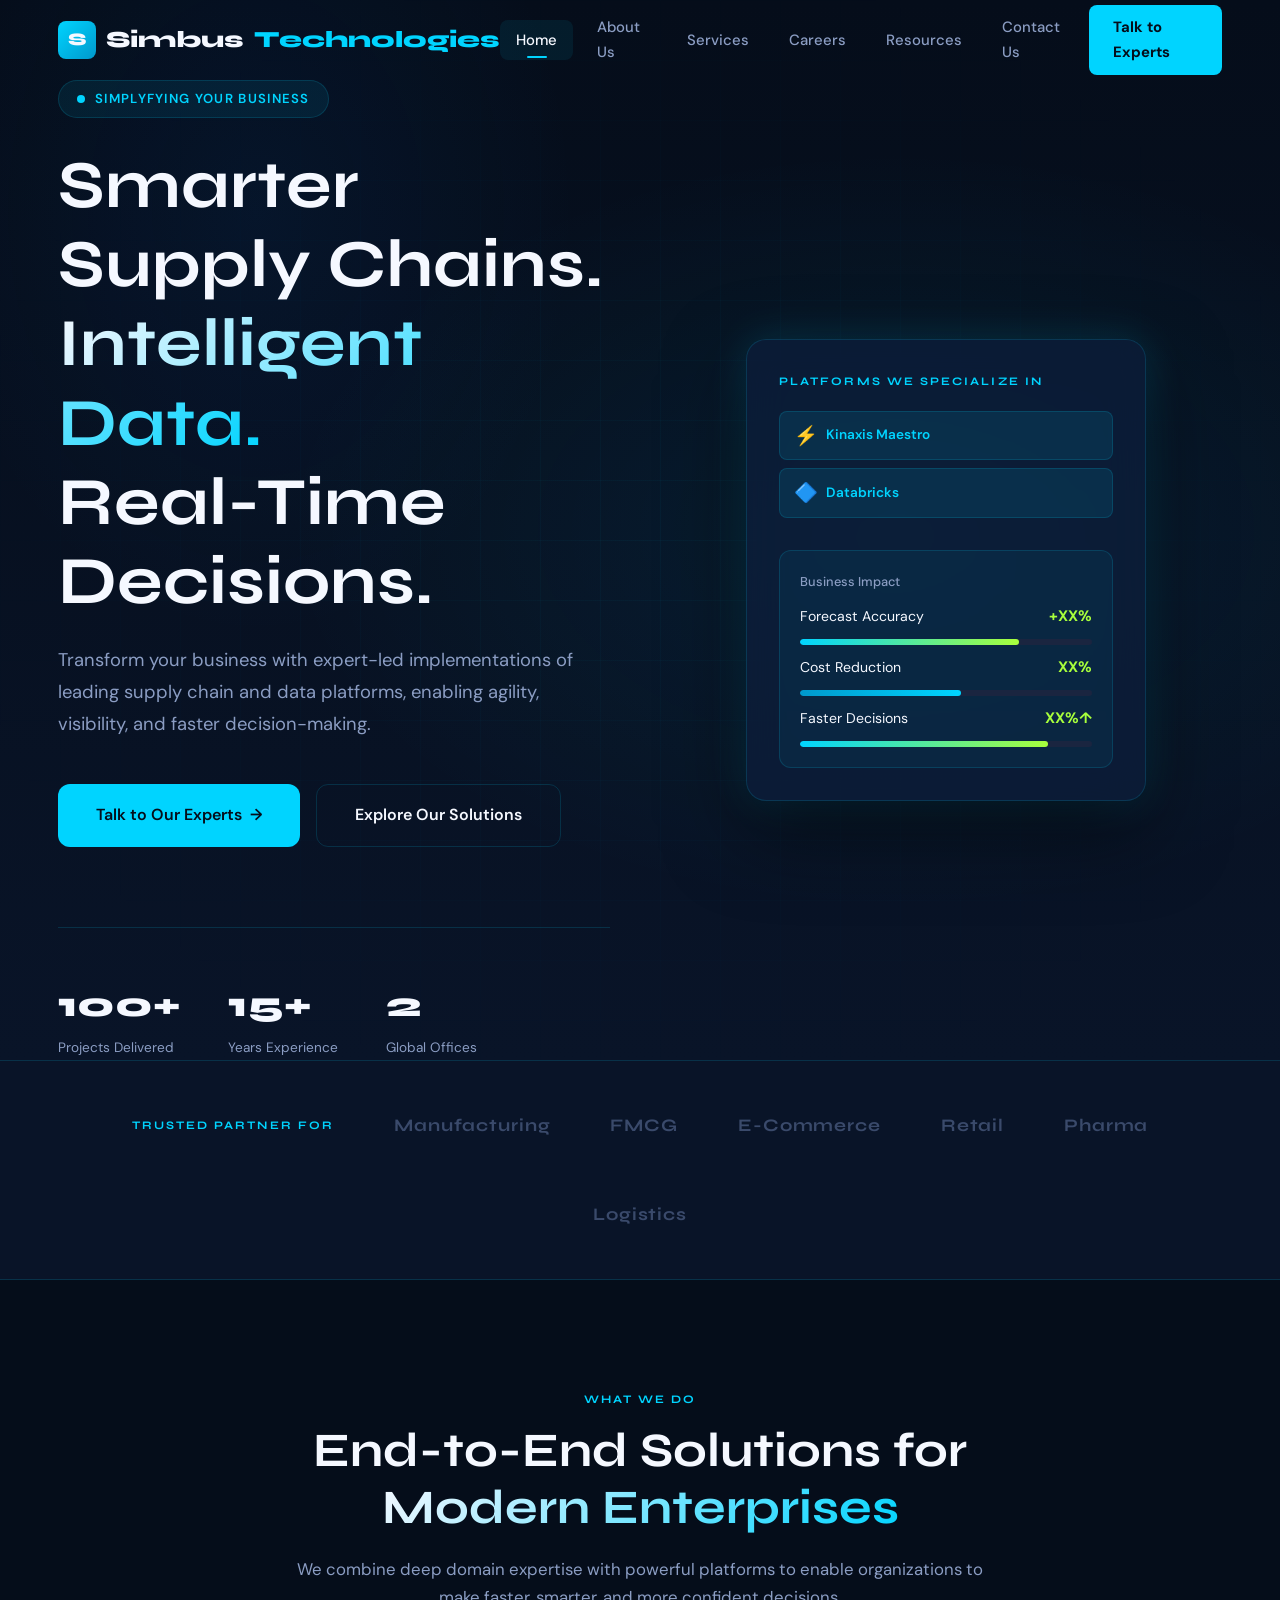
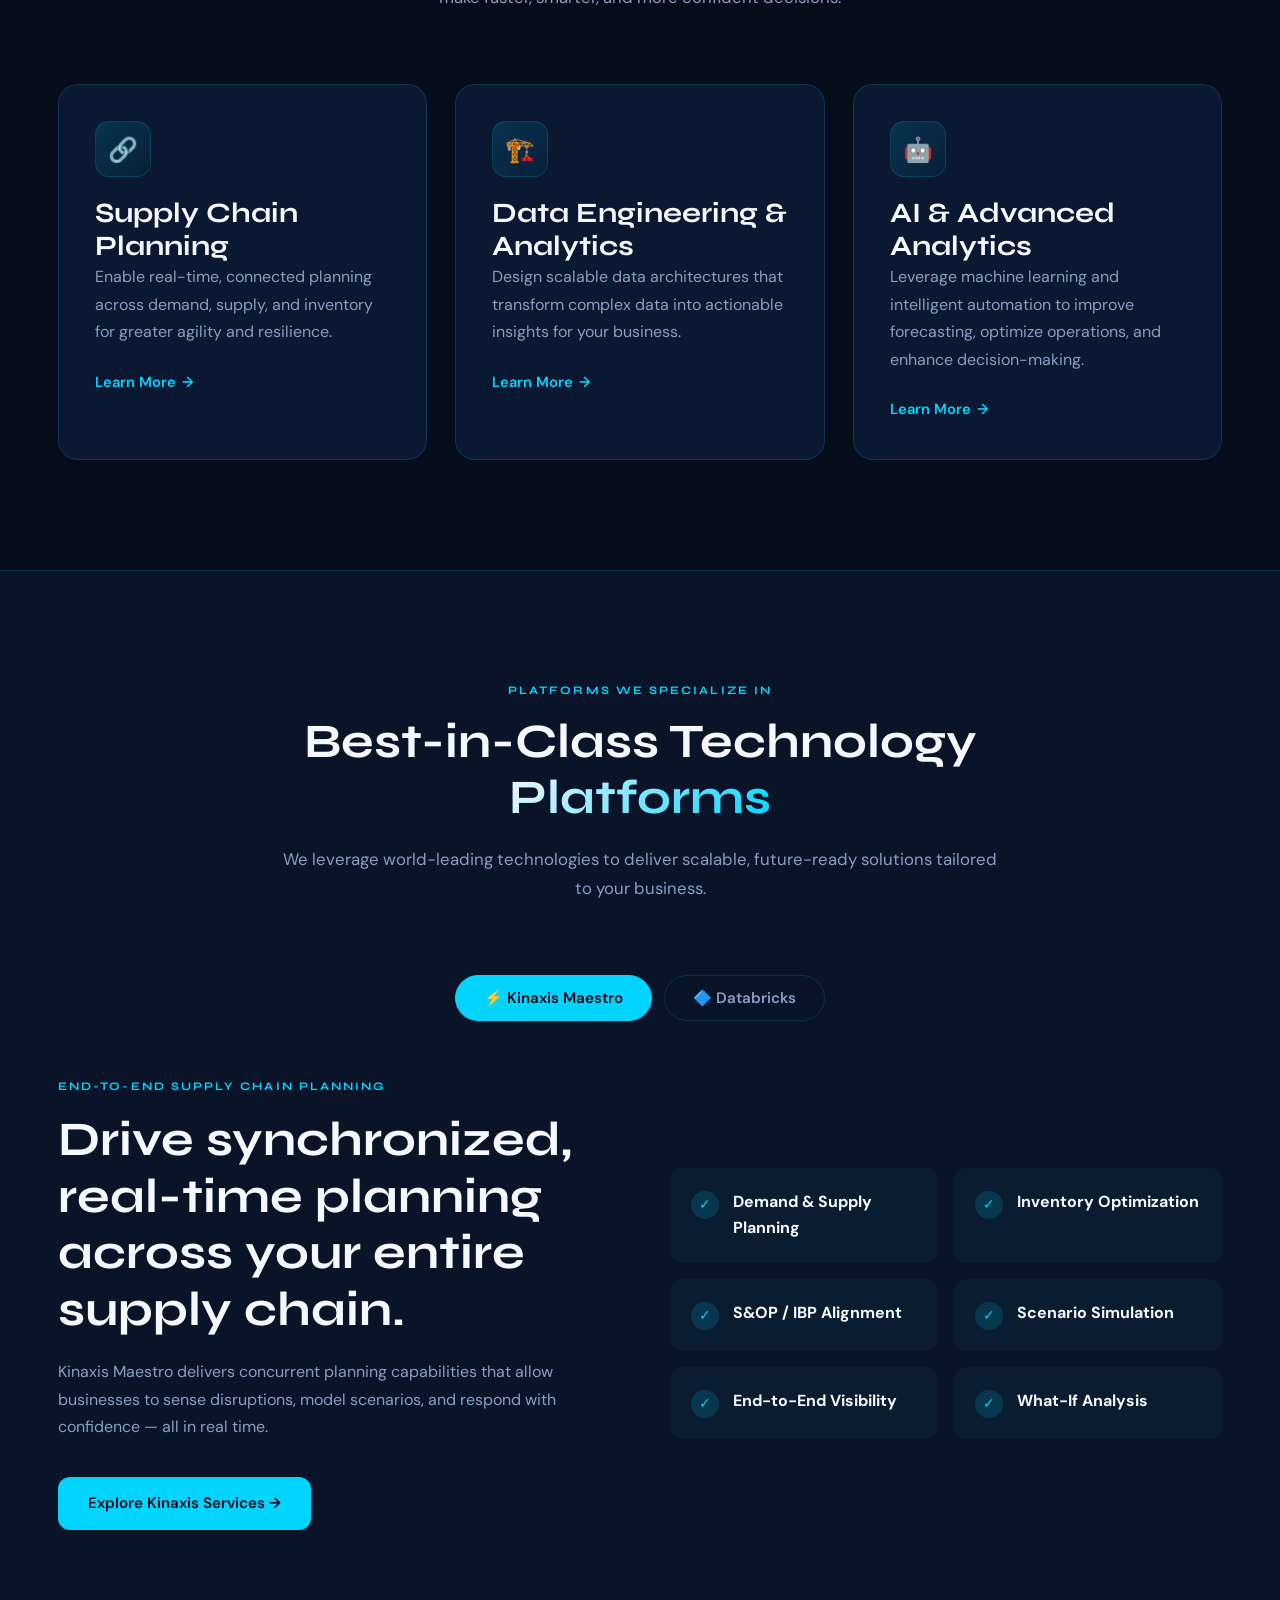
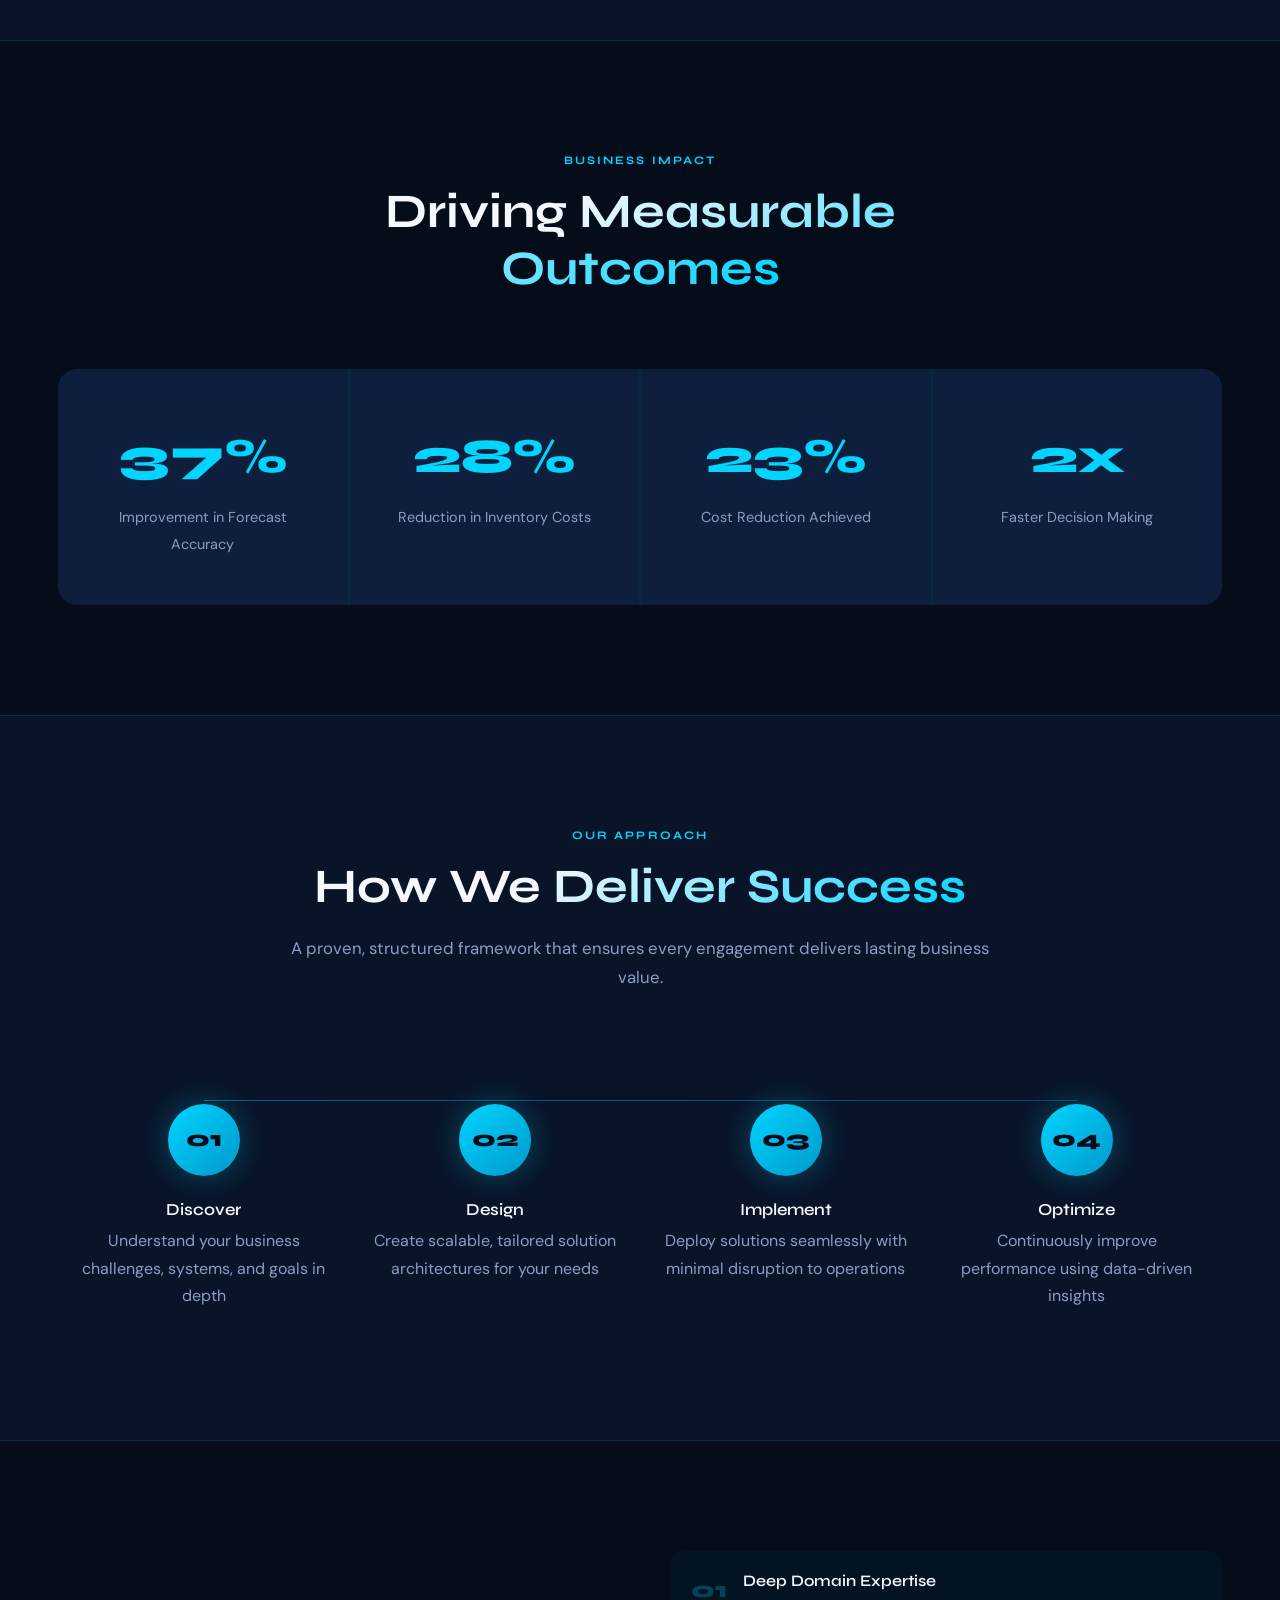
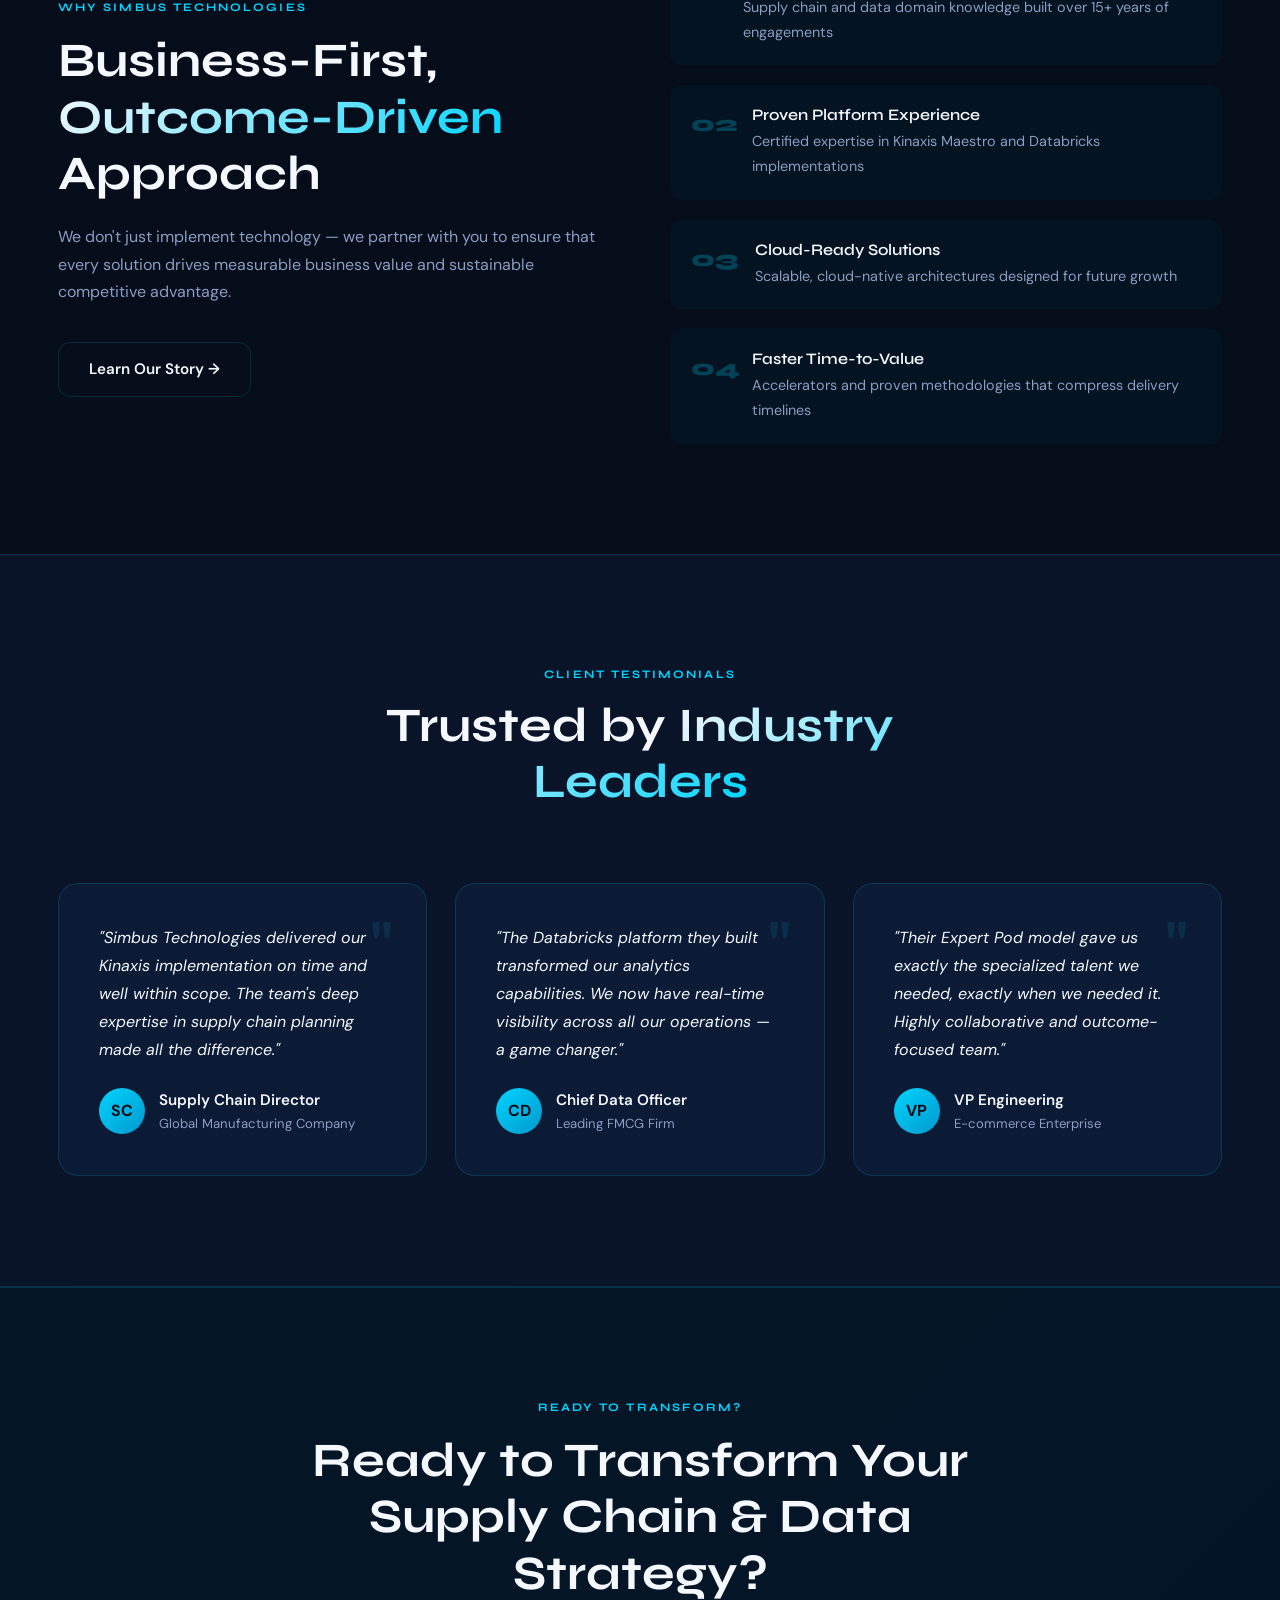
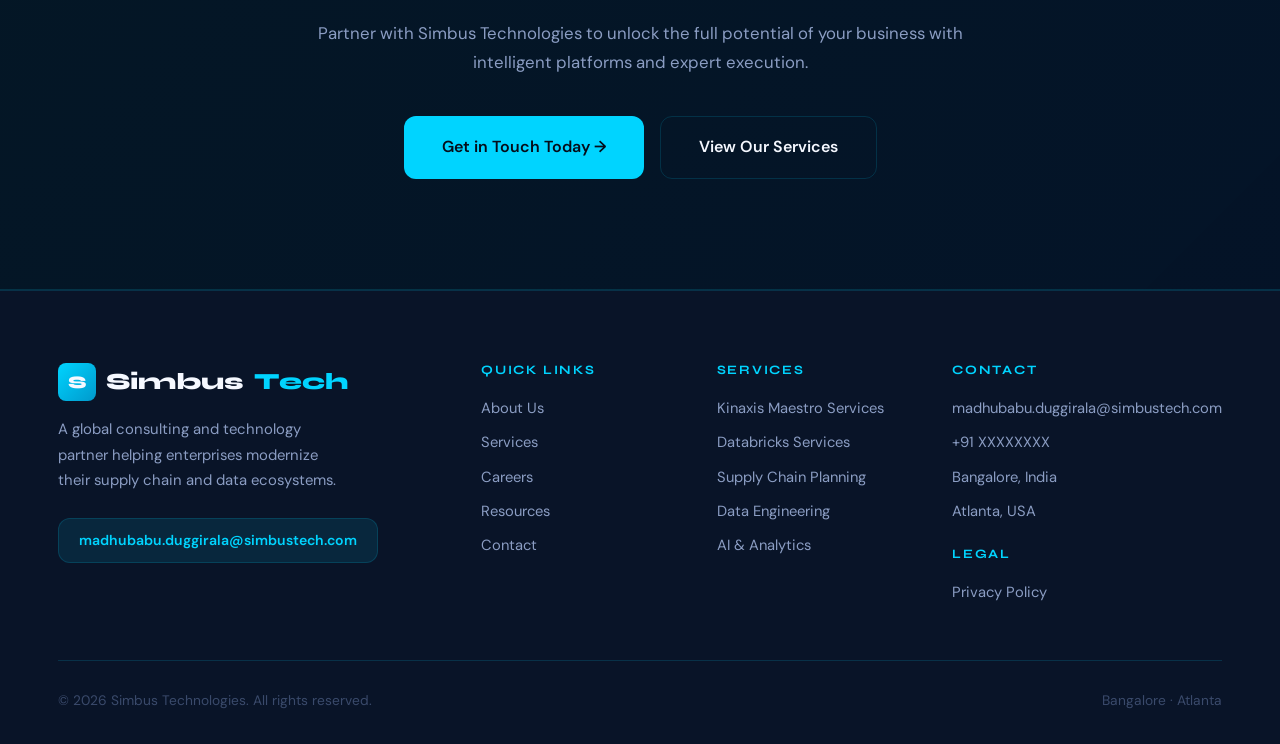
==== index.html @ a3c271dd "initial commit" ====
<!DOCTYPE html>
<html lang="en">
<head>
<meta charset="UTF-8">
<meta name="viewport" content="width=device-width, initial-scale=1.0">
<title>Simbus Technologies — Simplyfying Business</title>
<meta name="description" content="Transform your business with expert-led implementations of Kinaxis Maestro and Databricks. Supply chain planning and data engineering experts.">
<link rel="stylesheet" href="css/styles.css">
<link rel="icon" href="data:image/svg+xml,<svg xmlns='http://www.w3.org/2000/svg' viewBox='0 0 32 32'><rect width='32' height='32' rx='8' fill='%2300D4FF'/><text y='22' x='5' font-size='18' font-family='sans-serif' font-weight='800' fill='%23050D1A'>S</text></svg>">
</head>
<body>

<!-- ── NAVIGATION ──────────────────────────────────────────── -->
<nav class="nav">
  <div class="container">
    <div class="nav-inner">
      <a href="index.html" class="logo">
        <div class="logo-icon">S</div>
        Simbus<span>Technologies</span>
      </a>
      <div class="nav-links">
        <a href="index.html" class="active">Home</a>
        <a href="about.html">About Us</a>
        <a href="services.html">Services</a>
        <a href="careers.html">Careers</a>
        <a href="resources.html">Resources</a>
        <a href="contact.html">Contact Us</a>
        <a href="contact.html" class="btn btn-primary nav-cta">Talk to Experts</a>
      </div>
      <button class="hamburger" aria-label="Menu">
        <span></span><span></span><span></span>
      </button>
    </div>
  </div>
</nav>

<!-- ── MOBILE MENU ─────────────────────────────────────────── -->
<div class="mobile-menu">
  <button class="mobile-menu-close">✕</button>
  <a href="index.html">Home</a>
  <a href="about.html">About Us</a>
  <a href="services.html">Services</a>
  <a href="careers.html">Careers</a>
  <a href="resources.html">Resources</a>
  <a href="contact.html">Contact Us</a>
</div>

<!-- ── HERO ───────────────────────────────────────────────── -->
<section class="hero">
  <div class="hero-bg"></div>
  <div class="hero-grid"></div>
  <div class="container">
    <div class="grid-2" style="align-items:center;">
      <div class="hero-content">
        <div class="hero-eyebrow">Simplyfying Your Business</div>
        <h1>Smarter Supply Chains.<br><span class="gradient-text">Intelligent Data.</span><br>Real-Time Decisions.</h1>
        <p>Transform your business with expert-led implementations of leading supply chain and data platforms, enabling agility, visibility, and faster decision-making.</p>
        <div class="hero-ctas">
          <a href="contact.html" class="btn btn-primary btn-lg">Talk to Our Experts <span class="btn-icon">→</span></a>
          <a href="services.html" class="btn btn-outline btn-lg">Explore Our Solutions</a>
        </div>
        <div class="hero-stats">
          <div class="stat-item">
            <span class="stat-num" data-target="100+">0+</span>
            <span class="stat-label">Projects Delivered</span>
          </div>
          <div class="stat-item">
            <span class="stat-num" data-target="15+">0+</span>
            <span class="stat-label">Years Experience</span>
          </div>
          <div class="stat-item">
            <span class="stat-num" data-target="2">0</span>
            <span class="stat-label">Global Offices</span>
          </div>
        </div>
      </div>
      <div class="hero-visual" style="display:flex;justify-content:center;">
        <div class="floating-card">
          <div class="label" style="margin-bottom:20px;">Platforms We Specialize In</div>
          <div class="platform-badge">
            <span style="font-size:1.2rem;">⚡</span>
            Kinaxis Maestro
          </div>
          <div class="platform-badge">
            <span style="font-size:1.2rem;">🔷</span>
            Databricks
          </div>
          <div style="margin-top:24px;padding:20px;background:rgba(0,212,255,0.06);border-radius:12px;border:1px solid var(--border);">
            <div style="font-size:0.8rem;color:var(--grey-300);margin-bottom:12px;font-weight:500;">Business Impact</div>
            <div style="display:flex;flex-direction:column;gap:10px;">
              <div style="display:flex;justify-content:space-between;align-items:center;">
                <span style="font-size:0.88rem;">Forecast Accuracy</span>
                <span style="color:var(--lime);font-weight:700;font-size:0.95rem;">+XX%</span>
              </div>
              <div style="height:6px;background:var(--grey-700);border-radius:3px;overflow:hidden;">
                <div style="width:75%;height:100%;background:linear-gradient(90deg,var(--electric),var(--lime));border-radius:3px;"></div>
              </div>
              <div style="display:flex;justify-content:space-between;align-items:center;">
                <span style="font-size:0.88rem;">Cost Reduction</span>
                <span style="color:var(--lime);font-weight:700;font-size:0.95rem;">XX%</span>
              </div>
              <div style="height:6px;background:var(--grey-700);border-radius:3px;overflow:hidden;">
                <div style="width:55%;height:100%;background:linear-gradient(90deg,var(--electric-2),var(--electric));border-radius:3px;"></div>
              </div>
              <div style="display:flex;justify-content:space-between;align-items:center;">
                <span style="font-size:0.88rem;">Faster Decisions</span>
                <span style="color:var(--lime);font-weight:700;font-size:0.95rem;">XX%↑</span>
              </div>
              <div style="height:6px;background:var(--grey-700);border-radius:3px;overflow:hidden;">
                <div style="width:85%;height:100%;background:linear-gradient(90deg,var(--electric),var(--lime));border-radius:3px;"></div>
              </div>
            </div>
          </div>
        </div>
      </div>
    </div>
  </div>
</section>

<!-- ── PARTNERS ─────────────────────────────────────────────── -->
<div class="partners">
  <div class="container">
    <div class="partners-inner">
      <span class="label" style="white-space:nowrap;">Trusted Partner for</span>
      <span class="partner-logo">Manufacturing</span>
      <span class="partner-logo">FMCG</span>
      <span class="partner-logo">E-Commerce</span>
      <span class="partner-logo">Retail</span>
      <span class="partner-logo">Pharma</span>
      <span class="partner-logo">Logistics</span>
    </div>
  </div>
</div>

<!-- ── SOLUTIONS SECTION ─────────────────────────────────────── -->
<section class="section">
  <div class="container">
    <div class="section-header fade-up">
      <div class="label">What We Do</div>
      <h2>End-to-End Solutions for<br><span class="gradient-text">Modern Enterprises</span></h2>
      <p>We combine deep domain expertise with powerful platforms to enable organizations to make faster, smarter, and more confident decisions.</p>
    </div>
    <div class="grid-3">
      <div class="card fade-up delay-1">
        <div class="card-icon">🔗</div>
        <h3>Supply Chain Planning</h3>
        <p>Enable real-time, connected planning across demand, supply, and inventory for greater agility and resilience.</p>
        <a href="services.html" style="display:inline-flex;align-items:center;gap:6px;margin-top:24px;color:var(--electric);font-weight:600;font-size:0.92rem;">Learn More <span>→</span></a>
      </div>
      <div class="card fade-up delay-2">
        <div class="card-icon">🏗️</div>
        <h3>Data Engineering & Analytics</h3>
        <p>Design scalable data architectures that transform complex data into actionable insights for your business.</p>
        <a href="services.html" style="display:inline-flex;align-items:center;gap:6px;margin-top:24px;color:var(--electric);font-weight:600;font-size:0.92rem;">Learn More <span>→</span></a>
      </div>
      <div class="card fade-up delay-3">
        <div class="card-icon">🤖</div>
        <h3>AI & Advanced Analytics</h3>
        <p>Leverage machine learning and intelligent automation to improve forecasting, optimize operations, and enhance decision-making.</p>
        <a href="services.html" style="display:inline-flex;align-items:center;gap:6px;margin-top:24px;color:var(--electric);font-weight:600;font-size:0.92rem;">Learn More <span>→</span></a>
      </div>
    </div>
  </div>
</section>

<!-- ── PLATFORMS ────────────────────────────────────────────── -->
<section class="section" style="background:var(--navy-mid);border-top:1px solid var(--border);border-bottom:1px solid var(--border);">
  <div class="container">
    <div class="section-header fade-up">
      <div class="label">Platforms We Specialize In</div>
      <h2>Best-in-Class Technology<br><span class="gradient-text">Platforms</span></h2>
      <p>We leverage world-leading technologies to deliver scalable, future-ready solutions tailored to your business.</p>
    </div>

    <div class="platform-tab-btns">
      <button class="tab-btn active" data-tab="kinaxis" data-group="platforms">⚡ Kinaxis Maestro</button>
      <button class="tab-btn" data-tab="databricks" data-group="platforms">🔷 Databricks</button>
    </div>

    <div class="tab-panel active fade-up" data-tab="kinaxis" data-group="platforms">
      <div class="grid-2">
        <div>
          <div class="label" style="margin-bottom:16px;">End-to-End Supply Chain Planning</div>
          <h2 style="margin-bottom:20px;">Drive synchronized, real-time planning across your entire supply chain.</h2>
          <p style="margin-bottom:36px;">Kinaxis Maestro delivers concurrent planning capabilities that allow businesses to sense disruptions, model scenarios, and respond with confidence — all in real time.</p>
          <a href="services.html" class="btn btn-primary">Explore Kinaxis Services →</a>
        </div>
        <div>
          <div style="display:grid;grid-template-columns:1fr 1fr;gap:16px;">
            <div class="capability-item"><div class="cap-check">✓</div><div><strong>Demand &amp; Supply Planning</strong></div></div>
            <div class="capability-item"><div class="cap-check">✓</div><div><strong>Inventory Optimization</strong></div></div>
            <div class="capability-item"><div class="cap-check">✓</div><div><strong>S&amp;OP / IBP Alignment</strong></div></div>
            <div class="capability-item"><div class="cap-check">✓</div><div><strong>Scenario Simulation</strong></div></div>
            <div class="capability-item"><div class="cap-check">✓</div><div><strong>End-to-End Visibility</strong></div></div>
            <div class="capability-item"><div class="cap-check">✓</div><div><strong>What-If Analysis</strong></div></div>
          </div>
        </div>
      </div>
    </div>

    <div class="tab-panel fade-up" data-tab="databricks" data-group="platforms">
      <div class="grid-2">
        <div>
          <div class="label" style="margin-bottom:16px;">Unified Data & AI Platform</div>
          <h2 style="margin-bottom:20px;">Build a modern data foundation and unlock advanced analytics with lakehouse architecture.</h2>
          <p style="margin-bottom:36px;">Databricks enables organizations to unify data engineering, analytics, and AI on a single platform — driving better decisions faster at any scale.</p>
          <a href="services.html" class="btn btn-primary">Explore Databricks Services →</a>
        </div>
        <div>
          <div style="display:grid;grid-template-columns:1fr 1fr;gap:16px;">
            <div class="capability-item"><div class="cap-check">✓</div><div><strong>Data Integration &amp; Engineering</strong></div></div>
            <div class="capability-item"><div class="cap-check">✓</div><div><strong>Real-Time Analytics</strong></div></div>
            <div class="capability-item"><div class="cap-check">✓</div><div><strong>Machine Learning &amp; AI</strong></div></div>
            <div class="capability-item"><div class="cap-check">✓</div><div><strong>Platform Modernization</strong></div></div>
            <div class="capability-item"><div class="cap-check">✓</div><div><strong>Lakehouse Architecture</strong></div></div>
            <div class="capability-item"><div class="cap-check">✓</div><div><strong>Data Governance</strong></div></div>
          </div>
        </div>
      </div>
    </div>
  </div>
</section>

<!-- ── BUSINESS IMPACT ─────────────────────────────────────── -->
<section class="section">
  <div class="container">
    <div class="section-header fade-up">
      <div class="label">Business Impact</div>
      <h2>Driving <span class="gradient-text">Measurable Outcomes</span></h2>
    </div>
    <div class="impact-grid fade-up">
      <div class="impact-item">
        <span class="impact-num" data-target="40%">0%</span>
        <span class="impact-label">Improvement in Forecast Accuracy</span>
      </div>
      <div class="impact-item">
        <span class="impact-num" data-target="30%">0%</span>
        <span class="impact-label">Reduction in Inventory Costs</span>
      </div>
      <div class="impact-item">
        <span class="impact-num" data-target="25%">0%</span>
        <span class="impact-label">Cost Reduction Achieved</span>
      </div>
      <div class="impact-item">
        <span class="impact-num" data-target="2x">0x</span>
        <span class="impact-label">Faster Decision Making</span>
      </div>
    </div>
  </div>
</section>

<!-- ── OUR APPROACH ────────────────────────────────────────── -->
<section class="section" style="background:var(--navy-mid);border-top:1px solid var(--border);border-bottom:1px solid var(--border);">
  <div class="container">
    <div class="section-header fade-up">
      <div class="label">Our Approach</div>
      <h2>How We <span class="gradient-text">Deliver Success</span></h2>
      <p>A proven, structured framework that ensures every engagement delivers lasting business value.</p>
    </div>
    <div class="steps fade-up">
      <div class="step-item">
        <div class="step-num">01</div>
        <h4>Discover</h4>
        <p>Understand your business challenges, systems, and goals in depth</p>
      </div>
      <div class="step-item">
        <div class="step-num">02</div>
        <h4>Design</h4>
        <p>Create scalable, tailored solution architectures for your needs</p>
      </div>
      <div class="step-item">
        <div class="step-num">03</div>
        <h4>Implement</h4>
        <p>Deploy solutions seamlessly with minimal disruption to operations</p>
      </div>
      <div class="step-item">
        <div class="step-num">04</div>
        <h4>Optimize</h4>
        <p>Continuously improve performance using data-driven insights</p>
      </div>
    </div>
  </div>
</section>

<!-- ── WHY SIMBUS ──────────────────────────────────────────── -->
<section class="section">
  <div class="container">
    <div class="grid-2">
      <div class="fade-up">
        <div class="label" style="margin-bottom:16px;">Why Simbus Technologies</div>
        <h2 style="margin-bottom:20px;">Business-First, <span class="gradient-text">Outcome-Driven</span> Approach</h2>
        <p style="margin-bottom:36px;">We don't just implement technology — we partner with you to ensure that every solution drives measurable business value and sustainable competitive advantage.</p>
        <a href="about.html" class="btn btn-outline">Learn Our Story →</a>
      </div>
      <div class="feature-list fade-up delay-2">
        <div class="feature-item">
          <div class="feature-num">01</div>
          <div class="feature-text">
            <h4>Deep Domain Expertise</h4>
            <p>Supply chain and data domain knowledge built over 15+ years of engagements</p>
          </div>
        </div>
        <div class="feature-item">
          <div class="feature-num">02</div>
          <div class="feature-text">
            <h4>Proven Platform Experience</h4>
            <p>Certified expertise in Kinaxis Maestro and Databricks implementations</p>
          </div>
        </div>
        <div class="feature-item">
          <div class="feature-num">03</div>
          <div class="feature-text">
            <h4>Cloud-Ready Solutions</h4>
            <p>Scalable, cloud-native architectures designed for future growth</p>
          </div>
        </div>
        <div class="feature-item">
          <div class="feature-num">04</div>
          <div class="feature-text">
            <h4>Faster Time-to-Value</h4>
            <p>Accelerators and proven methodologies that compress delivery timelines</p>
          </div>
        </div>
      </div>
    </div>
  </div>
</section>

<!-- ── TESTIMONIALS ────────────────────────────────────────── -->
<section class="section" style="background:var(--navy-mid);border-top:1px solid var(--border);border-bottom:1px solid var(--border);">
  <div class="container">
    <div class="section-header fade-up">
      <div class="label">Client Testimonials</div>
      <h2>Trusted by <span class="gradient-text">Industry Leaders</span></h2>
    </div>
    <div class="grid-3">
      <div class="testimonial-card fade-up delay-1">
        <p class="testimonial-text">"Simbus Technologies delivered our Kinaxis implementation on time and well within scope. The team's deep expertise in supply chain planning made all the difference."</p>
        <div class="testimonial-author">
          <div class="author-avatar">SC</div>
          <div>
            <div class="author-name">Supply Chain Director</div>
            <div class="author-role">Global Manufacturing Company</div>
          </div>
        </div>
      </div>
      <div class="testimonial-card fade-up delay-2">
        <p class="testimonial-text">"The Databricks platform they built transformed our analytics capabilities. We now have real-time visibility across all our operations — a game changer."</p>
        <div class="testimonial-author">
          <div class="author-avatar">CD</div>
          <div>
            <div class="author-name">Chief Data Officer</div>
            <div class="author-role">Leading FMCG Firm</div>
          </div>
        </div>
      </div>
      <div class="testimonial-card fade-up delay-3">
        <p class="testimonial-text">"Their Expert Pod model gave us exactly the specialized talent we needed, exactly when we needed it. Highly collaborative and outcome-focused team."</p>
        <div class="testimonial-author">
          <div class="author-avatar">VP</div>
          <div>
            <div class="author-name">VP Engineering</div>
            <div class="author-role">E-commerce Enterprise</div>
          </div>
        </div>
      </div>
    </div>
  </div>
</section>

<!-- ── CTA SECTION ─────────────────────────────────────────── -->
<section class="section cta-section">
  <div class="container">
    <div class="fade-up" style="max-width:700px;margin:0 auto;">
      <div class="label" style="margin-bottom:16px;">Ready to Transform?</div>
      <h2>Ready to Transform Your Supply Chain &amp; Data Strategy?</h2>
      <p>Partner with Simbus Technologies to unlock the full potential of your business with intelligent platforms and expert execution.</p>
      <div class="cta-btns">
        <a href="contact.html" class="btn btn-primary btn-lg">Get in Touch Today →</a>
        <a href="services.html" class="btn btn-outline btn-lg">View Our Services</a>
      </div>
    </div>
  </div>
</section>

<!-- ── FOOTER ──────────────────────────────────────────────── -->
<footer>
  <div class="container">
    <div class="footer-grid">
      <div class="footer-brand">
        <a href="index.html" class="logo">
          <div class="logo-icon">S</div>
          Simbus<span>Tech</span>
        </a>
        <p>A global consulting and technology partner helping enterprises modernize their supply chain and data ecosystems.</p>
        <div style="margin-top:24px;display:flex;gap:12px;">
          <a href="contact.html" class="btn btn-ghost" style="padding:10px 20px;font-size:0.88rem;">madhubabu.duggirala@simbustech.com</a>
        </div>
      </div>
      <div class="footer-col">
        <h5>Quick Links</h5>
        <div class="footer-links">
          <a href="about.html">About Us</a>
          <a href="services.html">Services</a>
          <a href="careers.html">Careers</a>
          <a href="resources.html">Resources</a>
          <a href="contact.html">Contact</a>
        </div>
      </div>
      <div class="footer-col">
        <h5>Services</h5>
        <div class="footer-links">
          <a href="services.html">Kinaxis Maestro Services</a>
          <a href="services.html">Databricks Services</a>
          <a href="services.html">Supply Chain Planning</a>
          <a href="services.html">Data Engineering</a>
          <a href="services.html">AI & Analytics</a>
        </div>
      </div>
      <div class="footer-col">
        <h5>Contact</h5>
        <div class="footer-links">
          <a href="mailto:madhubabu.duggirala@simbustech.com">madhubabu.duggirala@simbustech.com</a>
          <a href="tel:+919390270146">+91 XXXXXXXX</a>
          <a href="#">Bangalore, India</a>
          <a href="#">Atlanta, USA</a>
        </div>
        <h5 style="margin-top:24px;">Legal</h5>
        <div class="footer-links">
          <a href="#">Privacy Policy</a>
        </div>
      </div>
    </div>
    <div class="footer-bottom">
      <span>© 2026 Simbus Technologies. All rights reserved.</span>
      <span>Bangalore · Atlanta</span>
    </div>
  </div>
</footer>

<script src="js/main.js"></script>
</body>
</html>
---- css/styles.css ----
/* ============================================================
   SIMBUS TECHNOLOGIES — Design System
   Inspired by: Accenture, Bristlecone, Thoughtcentric
   Aesthetic: Enterprise-grade dark intelligence + electric accents
   ============================================================ */

@import url('https://fonts.googleapis.com/css2?family=Syne:wght@400;500;600;700;800&family=DM+Sans:ital,wght@0,300;0,400;0,500;0,600;1,300&display=swap');

/* ─── TOKENS ──────────────────────────────────────────────── */
:root {
  --navy:       #050D1A;
  --navy-mid:   #091428;
  --navy-light: #0E1F3D;
  --electric:   #00D4FF;
  --electric-2: #0099CC;
  --lime:       #A8FF3C;
  --white:      #F5F8FF;
  --grey-300:   #8B9DC3;
  --grey-500:   #3A4A6B;
  --grey-700:   #1A2540;
  --card-bg:    rgba(14,31,61,0.7);
  --border:     rgba(0,212,255,0.15);
  --glow:       0 0 40px rgba(0,212,255,0.18);
  --radius:     12px;
  --radius-lg:  20px;
  --font-head:  'Syne', sans-serif;
  --font-body:  'DM Sans', sans-serif;
  --nav-h:      80px;
  --transition: all 0.35s cubic-bezier(0.25,0.46,0.45,0.94);
}

/* ─── RESET ───────────────────────────────────────────────── */
*, *::before, *::after { box-sizing: border-box; margin: 0; padding: 0; }
html { scroll-behavior: smooth; }
body {
  font-family: var(--font-body);
  background: var(--navy);
  color: var(--white);
  font-size: 16px;
  line-height: 1.65;
  overflow-x: hidden;
  -webkit-font-smoothing: antialiased;
}
img { max-width: 100%; display: block; }
a { text-decoration: none; color: inherit; }
ul { list-style: none; }

/* ─── NOISE TEXTURE OVERLAY ────────────────────────────────── */
body::before {
  content: '';
  position: fixed;
  inset: 0;
  background-image: url("data:image/svg+xml,%3Csvg viewBox='0 0 256 256' xmlns='http://www.w3.org/2000/svg'%3E%3Cfilter id='noise'%3E%3CfeTurbulence type='fractalNoise' baseFrequency='0.9' numOctaves='4' stitchTiles='stitch'/%3E%3C/filter%3E%3Crect width='100%25' height='100%25' filter='url(%23noise)' opacity='0.035'/%3E%3C/svg%3E");
  pointer-events: none;
  z-index: 0;
  opacity: 0.4;
}

/* ─── TYPOGRAPHY ──────────────────────────────────────────── */
h1,h2,h3,h4,h5 { font-family: var(--font-head); font-weight: 700; line-height: 1.18; }
h1 { font-size: clamp(2.4rem, 5.5vw, 4.2rem); }
h2 { font-size: clamp(1.9rem, 3.8vw, 3rem); }
h3 { font-size: clamp(1.3rem, 2.2vw, 1.75rem); }
h4 { font-size: 1.15rem; font-weight: 600; }
p  { color: var(--grey-300); line-height: 1.72; }

.label {
  font-family: var(--font-head);
  font-size: 0.72rem;
  font-weight: 700;
  letter-spacing: 0.18em;
  text-transform: uppercase;
  color: var(--electric);
}

.gradient-text {
  background: linear-gradient(135deg, var(--white) 0%, var(--electric) 100%);
  -webkit-background-clip: text;
  -webkit-text-fill-color: transparent;
  background-clip: text;
}

/* ─── LAYOUT ──────────────────────────────────────────────── */
.container { max-width: 1220px; margin: 0 auto; padding: 0 28px; }
.section { padding: 110px 0; position: relative; }
.section-sm { padding: 70px 0; }
.grid-2 { display: grid; grid-template-columns: 1fr 1fr; gap: 60px; align-items: center; }
.grid-3 { display: grid; grid-template-columns: repeat(3,1fr); gap: 28px; }
.grid-4 { display: grid; grid-template-columns: repeat(4,1fr); gap: 24px; }

/* ─── NAVIGATION ──────────────────────────────────────────── */
.nav {
  position: fixed;
  top: 0; left: 0; right: 0;
  height: var(--nav-h);
  z-index: 1000;
  display: flex;
  align-items: center;
  transition: var(--transition);
  background: rgba(5,13,26,0.0);
}
.nav.scrolled {
  background: rgba(5,13,26,0.97);
  backdrop-filter: blur(20px);
  border-bottom: 1px solid var(--border);
  box-shadow: 0 4px 40px rgba(0,0,0,0.5);
}
.nav-inner {
  display: flex;
  align-items: center;
  justify-content: space-between;
  width: 100%;
}
.logo {
  font-family: var(--font-head);
  font-size: 1.45rem;
  font-weight: 800;
  display: flex;
  align-items: center;
  gap: 10px;
}
.logo-icon {
  width: 38px; height: 38px;
  background: linear-gradient(135deg, var(--electric), var(--electric-2));
  border-radius: 8px;
  display: flex;
  align-items: center;
  justify-content: center;
  font-size: 1.1rem;
}
.logo span { color: var(--electric); }

.nav-links { display: flex; align-items: center; gap: 8px; }
.nav-links a {
  font-size: 0.93rem;
  font-weight: 500;
  padding: 8px 16px;
  border-radius: 8px;
  color: var(--grey-300);
  transition: var(--transition);
  position: relative;
}
.nav-links a:hover, .nav-links a.active {
  color: var(--white);
  background: rgba(0,212,255,0.08);
}
.nav-links a.active::after {
  content: '';
  position: absolute;
  bottom: 2px; left: 50%;
  transform: translateX(-50%);
  width: 20px; height: 2px;
  background: var(--electric);
  border-radius: 2px;
}

.nav-cta {
  background: var(--electric) !important;
  color: var(--navy) !important;
  font-weight: 700 !important;
  padding: 10px 24px !important;
  border-radius: 8px !important;
  transition: var(--transition) !important;
}
.nav-cta:hover { background: var(--lime) !important; transform: translateY(-1px); }

.hamburger {
  display: none;
  flex-direction: column;
  gap: 5px;
  cursor: pointer;
  padding: 8px;
  background: none;
  border: none;
}
.hamburger span {
  display: block;
  width: 24px; height: 2px;
  background: var(--white);
  border-radius: 2px;
  transition: var(--transition);
}

/* ─── BUTTONS ─────────────────────────────────────────────── */
.btn {
  display: inline-flex;
  align-items: center;
  gap: 8px;
  font-family: var(--font-body);
  font-size: 0.95rem;
  font-weight: 600;
  padding: 14px 30px;
  border-radius: var(--radius);
  border: none;
  cursor: pointer;
  transition: var(--transition);
  position: relative;
  overflow: hidden;
}
.btn-primary {
  background: var(--electric);
  color: var(--navy);
}
.btn-primary:hover {
  background: var(--lime);
  transform: translateY(-2px);
  box-shadow: 0 10px 40px rgba(0,212,255,0.3);
}
.btn-outline {
  background: transparent;
  color: var(--white);
  border: 1.5px solid var(--border);
}
.btn-outline:hover {
  border-color: var(--electric);
  color: var(--electric);
  background: rgba(0,212,255,0.06);
}
.btn-ghost {
  background: rgba(0,212,255,0.1);
  color: var(--electric);
  border: 1px solid var(--border);
}
.btn-ghost:hover {
  background: rgba(0,212,255,0.2);
  transform: translateY(-1px);
}
.btn-lg { padding: 17px 38px; font-size: 1rem; }
.btn-icon { font-size: 1rem; }

/* ─── CARDS ───────────────────────────────────────────────── */
.card {
  background: var(--card-bg);
  border: 1px solid var(--border);
  border-radius: var(--radius-lg);
  padding: 36px;
  transition: var(--transition);
  position: relative;
  overflow: hidden;
}
.card::before {
  content: '';
  position: absolute;
  top: 0; left: 0; right: 0;
  height: 2px;
  background: linear-gradient(90deg, transparent, var(--electric), transparent);
  opacity: 0;
  transition: var(--transition);
}
.card:hover {
  border-color: rgba(0,212,255,0.35);
  transform: translateY(-6px);
  box-shadow: var(--glow);
}
.card:hover::before { opacity: 1; }

.card-icon {
  width: 56px; height: 56px;
  border-radius: 14px;
  background: linear-gradient(135deg, rgba(0,212,255,0.15), rgba(0,153,204,0.05));
  border: 1px solid var(--border);
  display: flex;
  align-items: center;
  justify-content: center;
  font-size: 1.5rem;
  margin-bottom: 20px;
}

/* ─── DIVIDERS & DECORATORS ───────────────────────────────── */
.section-header { text-align: center; max-width: 720px; margin: 0 auto 72px; }
.section-header .label { margin-bottom: 14px; }
.section-header h2 { margin-bottom: 18px; }
.section-header p { font-size: 1.05rem; }

.divider {
  height: 1px;
  background: linear-gradient(90deg, transparent, var(--border), transparent);
  margin: 0;
}

/* ─── HERO ─────────────────────────────────────────────────── */
.hero {
  min-height: 100vh;
  display: flex;
  align-items: center;
  position: relative;
  overflow: hidden;
  padding-top: var(--nav-h);
}
.hero-bg {
  position: absolute;
  inset: 0;
  background:
    radial-gradient(ellipse 80% 60% at 70% 50%, rgba(0,212,255,0.07) 0%, transparent 60%),
    radial-gradient(ellipse 50% 80% at 20% 20%, rgba(0,99,204,0.08) 0%, transparent 50%),
    linear-gradient(180deg, var(--navy) 0%, var(--navy-mid) 100%);
}
.hero-grid {
  position: absolute;
  inset: 0;
  background-image:
    linear-gradient(rgba(0,212,255,0.04) 1px, transparent 1px),
    linear-gradient(90deg, rgba(0,212,255,0.04) 1px, transparent 1px);
  background-size: 60px 60px;
  mask-image: radial-gradient(ellipse 80% 80% at 50% 50%, black 0%, transparent 70%);
}
.hero-content { position: relative; z-index: 1; max-width: 760px; }
.hero-eyebrow {
  display: inline-flex;
  align-items: center;
  gap: 10px;
  background: rgba(0,212,255,0.08);
  border: 1px solid var(--border);
  border-radius: 50px;
  padding: 7px 18px;
  font-size: 0.82rem;
  font-weight: 600;
  letter-spacing: 0.1em;
  text-transform: uppercase;
  color: var(--electric);
  margin-bottom: 28px;
}
.hero-eyebrow::before {
  content: '';
  width: 8px; height: 8px;
  border-radius: 50%;
  background: var(--electric);
  animation: pulse 2s infinite;
}
@keyframes pulse {
  0%,100% { opacity: 1; transform: scale(1); }
  50% { opacity: 0.4; transform: scale(0.7); }
}
.hero h1 { margin-bottom: 24px; }
.hero p { font-size: 1.15rem; max-width: 580px; margin-bottom: 44px; }
.hero-ctas { display: flex; gap: 16px; flex-wrap: wrap; }

.hero-stats {
  display: flex;
  gap: 48px;
  margin-top: 80px;
  padding-top: 48px;
  border-top: 1px solid var(--border);
}
.stat-item { }
.stat-num {
  font-family: var(--font-head);
  font-size: 2.2rem;
  font-weight: 800;
  color: var(--white);
  display: block;
}
.stat-num span { color: var(--electric); }
.stat-label { font-size: 0.85rem; color: var(--grey-300); }

/* ─── FLOATING CARD ───────────────────────────────────────── */
.hero-visual {
  position: relative;
  display: flex;
  align-items: center;
  justify-content: center;
}
.floating-card {
  background: var(--card-bg);
  border: 1px solid var(--border);
  border-radius: var(--radius-lg);
  padding: 32px;
  backdrop-filter: blur(20px);
  box-shadow: 0 30px 80px rgba(0,0,0,0.5), var(--glow);
  animation: floatCard 6s ease-in-out infinite;
  width: 100%;
  max-width: 400px;
}
@keyframes floatCard {
  0%,100% { transform: translateY(0); }
  50% { transform: translateY(-12px); }
}
.platform-badge {
  display: inline-flex;
  align-items: center;
  gap: 8px;
  background: rgba(0,212,255,0.1);
  border: 1px solid var(--border);
  border-radius: 8px;
  padding: 8px 14px;
  font-size: 0.85rem;
  font-weight: 600;
  color: var(--electric);
  margin-bottom: 8px;
  width: 100%;
}

/* ─── PARTNERS STRIP ──────────────────────────────────────── */
.partners {
  padding: 50px 0;
  background: var(--navy-mid);
  border-top: 1px solid var(--border);
  border-bottom: 1px solid var(--border);
}
.partners-inner {
  display: flex;
  align-items: center;
  justify-content: center;
  gap: 60px;
  flex-wrap: wrap;
}
.partner-logo {
  font-family: var(--font-head);
  font-size: 1.1rem;
  font-weight: 700;
  color: var(--grey-500);
  transition: var(--transition);
  letter-spacing: 0.05em;
}
.partner-logo:hover { color: var(--grey-300); }

/* ─── FEATURES ────────────────────────────────────────────── */
.feature-list { display: flex; flex-direction: column; gap: 20px; }
.feature-item {
  display: flex;
  gap: 16px;
  padding: 20px;
  border-radius: var(--radius);
  background: rgba(0,212,255,0.03);
  border: 1px solid transparent;
  transition: var(--transition);
}
.feature-item:hover { border-color: var(--border); background: rgba(0,212,255,0.06); }
.feature-num {
  font-family: var(--font-head);
  font-size: 1.4rem;
  font-weight: 800;
  color: rgba(0,212,255,0.25);
  min-width: 36px;
}
.feature-text h4 { margin-bottom: 4px; font-size: 1rem; }
.feature-text p { font-size: 0.9rem; }

/* ─── PLATFORM SECTION ────────────────────────────────────── */
.platform-tab-btns {
  display: flex;
  gap: 12px;
  justify-content: center;
  margin-bottom: 56px;
  flex-wrap: wrap;
}
.tab-btn {
  padding: 12px 28px;
  border-radius: 50px;
  border: 1.5px solid var(--border);
  background: transparent;
  color: var(--grey-300);
  font-family: var(--font-body);
  font-weight: 600;
  font-size: 0.95rem;
  cursor: pointer;
  transition: var(--transition);
}
.tab-btn.active, .tab-btn:hover {
  background: var(--electric);
  color: var(--navy);
  border-color: var(--electric);
}
.tab-panel { display: none; }
.tab-panel.active { display: block; }

/* ─── IMPACT NUMBERS ──────────────────────────────────────── */
.impact-grid {
  display: grid;
  grid-template-columns: repeat(4,1fr);
  gap: 2px;
  background: var(--border);
  border-radius: var(--radius-lg);
  overflow: hidden;
}
.impact-item {
  background: var(--navy-light);
  padding: 48px 32px;
  text-align: center;
  transition: var(--transition);
}
.impact-item:hover { background: rgba(0,212,255,0.06); }
.impact-num {
  font-family: var(--font-head);
  font-size: 3rem;
  font-weight: 800;
  color: var(--electric);
  display: block;
  margin-bottom: 8px;
}
.impact-label { font-size: 0.9rem; color: var(--grey-300); }

/* ─── APPROACH STEPS ──────────────────────────────────────── */
.steps { display: grid; grid-template-columns: repeat(4,1fr); gap: 0; position: relative; }
.steps::before {
  content: '';
  position: absolute;
  top: 36px; left: 12.5%; right: 12.5%;
  height: 1px;
  background: linear-gradient(90deg, var(--electric), var(--electric-2));
  opacity: 0.4;
}
.step-item { text-align: center; padding: 40px 20px 20px; position: relative; }
.step-num {
  width: 72px; height: 72px;
  border-radius: 50%;
  background: linear-gradient(135deg, var(--electric), var(--electric-2));
  display: flex;
  align-items: center;
  justify-content: center;
  font-family: var(--font-head);
  font-size: 1.4rem;
  font-weight: 800;
  color: var(--navy);
  margin: 0 auto 24px;
  position: relative;
  z-index: 1;
  box-shadow: 0 0 30px rgba(0,212,255,0.3);
}
.step-item h4 { margin-bottom: 8px; font-size: 1.05rem; }

/* ─── TESTIMONIALS ────────────────────────────────────────── */
.testimonial-card {
  background: var(--card-bg);
  border: 1px solid var(--border);
  border-radius: var(--radius-lg);
  padding: 40px;
  position: relative;
}
.testimonial-card::before {
  content: '"';
  position: absolute;
  top: 24px; right: 32px;
  font-size: 5rem;
  font-family: var(--font-head);
  color: rgba(0,212,255,0.1);
  line-height: 1;
}
.testimonial-text { font-size: 1.0rem; font-style: italic; color: var(--white); margin-bottom: 24px; line-height: 1.75; }
.testimonial-author { display: flex; align-items: center; gap: 14px; }
.author-avatar {
  width: 46px; height: 46px;
  border-radius: 50%;
  background: linear-gradient(135deg, var(--electric), var(--electric-2));
  display: flex;
  align-items: center;
  justify-content: center;
  font-weight: 700;
  font-size: 1rem;
  color: var(--navy);
}
.author-name { font-weight: 600; font-size: 0.95rem; }
.author-role { font-size: 0.82rem; color: var(--grey-300); }

/* ─── CTA SECTION ─────────────────────────────────────────── */
.cta-section {
  text-align: center;
  background: linear-gradient(135deg, rgba(0,212,255,0.05) 0%, rgba(0,99,204,0.08) 100%);
  border-top: 1px solid var(--border);
  border-bottom: 1px solid var(--border);
}
.cta-section h2 { margin-bottom: 16px; }
.cta-section p { margin-bottom: 40px; font-size: 1.05rem; }
.cta-btns { display: flex; gap: 16px; justify-content: center; flex-wrap: wrap; }

/* ─── CONTACT SECTION ─────────────────────────────────────── */
.contact-info-cards { display: grid; grid-template-columns: repeat(3,1fr); gap: 24px; }
.contact-form-card {
  background: var(--card-bg);
  border: 1px solid var(--border);
  border-radius: var(--radius-lg);
  padding: 48px;
}
.form-group { margin-bottom: 22px; }
.form-group label { display: block; font-size: 0.88rem; font-weight: 600; color: var(--grey-300); margin-bottom: 8px; }
.form-control {
  width: 100%;
  background: rgba(255,255,255,0.04);
  border: 1px solid var(--border);
  border-radius: var(--radius);
  padding: 13px 16px;
  color: var(--white);
  font-family: var(--font-body);
  font-size: 0.95rem;
  transition: var(--transition);
  outline: none;
}
.form-control:focus { border-color: var(--electric); background: rgba(0,212,255,0.04); }
.form-control::placeholder { color: var(--grey-500); }
textarea.form-control { resize: vertical; min-height: 130px; }
.form-row { display: grid; grid-template-columns: 1fr 1fr; gap: 16px; }

/* ─── FOOTER ──────────────────────────────────────────────── */
footer {
  background: var(--navy-mid);
  border-top: 1px solid var(--border);
  padding: 72px 0 32px;
}
.footer-grid {
  display: grid;
  grid-template-columns: 2fr 1fr 1fr 1fr;
  gap: 48px;
  margin-bottom: 56px;
}
.footer-brand p { font-size: 0.93rem; margin-top: 16px; max-width: 280px; }
.footer-col h5 {
  font-family: var(--font-head);
  font-size: 0.8rem;
  font-weight: 700;
  letter-spacing: 0.14em;
  text-transform: uppercase;
  color: var(--electric);
  margin-bottom: 18px;
}
.footer-links { display: flex; flex-direction: column; gap: 10px; }
.footer-links a {
  color: var(--grey-300);
  font-size: 0.92rem;
  transition: var(--transition);
}
.footer-links a:hover { color: var(--white); padding-left: 4px; }
.footer-bottom {
  display: flex;
  align-items: center;
  justify-content: space-between;
  padding-top: 28px;
  border-top: 1px solid var(--border);
  font-size: 0.86rem;
  color: var(--grey-500);
}

/* ─── PAGE HERO (inner pages) ─────────────────────────────── */
.page-hero {
  padding: 160px 0 90px;
  position: relative;
  overflow: hidden;
  background:
    radial-gradient(ellipse 100% 80% at 50% 0%, rgba(0,212,255,0.06) 0%, transparent 60%),
    var(--navy);
}
.page-hero-grid {
  position: absolute;
  inset: 0;
  background-image:
    linear-gradient(rgba(0,212,255,0.03) 1px, transparent 1px),
    linear-gradient(90deg, rgba(0,212,255,0.03) 1px, transparent 1px);
  background-size: 60px 60px;
}
.page-hero-content { position: relative; z-index: 1; text-align: center; max-width: 800px; margin: 0 auto; }
.page-hero h1 { margin-bottom: 22px; }
.page-hero p { font-size: 1.1rem; max-width: 620px; margin: 0 auto 36px; }

/* ─── SERVICES PAGE ───────────────────────────────────────── */
.service-nav {
  display: flex;
  gap: 16px;
  justify-content: center;
  margin-bottom: 72px;
  flex-wrap: wrap;
}
.service-nav-btn {
  display: flex;
  align-items: center;
  gap: 10px;
  padding: 16px 28px;
  border: 1.5px solid var(--border);
  border-radius: var(--radius-lg);
  background: transparent;
  color: var(--grey-300);
  cursor: pointer;
  transition: var(--transition);
  font-family: var(--font-body);
  font-weight: 600;
  font-size: 1rem;
}
.service-nav-btn.active, .service-nav-btn:hover {
  border-color: var(--electric);
  color: var(--electric);
  background: rgba(0,212,255,0.07);
}
.service-nav-btn .svc-icon { font-size: 1.3rem; }

.service-panel { display: none; }
.service-panel.active { display: block; }

.capabilities-grid {
  display: grid;
  grid-template-columns: repeat(2,1fr);
  gap: 24px;
  margin-top: 40px;
}
.capability-item {
  display: flex;
  align-items: flex-start;
  gap: 14px;
  padding: 20px;
  background: rgba(0,212,255,0.04);
  border-radius: var(--radius);
  border: 1px solid transparent;
  transition: var(--transition);
}
.capability-item:hover { border-color: var(--border); }
.cap-check {
  width: 28px; height: 28px;
  background: rgba(0,212,255,0.15);
  border-radius: 50%;
  display: flex;
  align-items: center;
  justify-content: center;
  color: var(--electric);
  font-size: 0.85rem;
  flex-shrink: 0;
  margin-top: 2px;
}

/* ─── CAREERS PAGE ────────────────────────────────────────── */
.benefit-card {
  background: var(--card-bg);
  border: 1px solid var(--border);
  border-radius: var(--radius-lg);
  padding: 32px;
  transition: var(--transition);
}
.benefit-card:hover { border-color: rgba(0,212,255,0.35); transform: translateY(-4px); }
.benefit-icon { font-size: 2rem; margin-bottom: 14px; }

.job-card {
  background: var(--card-bg);
  border: 1px solid var(--border);
  border-radius: var(--radius-lg);
  padding: 32px 36px;
  display: flex;
  align-items: center;
  justify-content: space-between;
  transition: var(--transition);
  margin-bottom: 16px;
}
.job-card:hover { border-color: rgba(0,212,255,0.35); transform: translateX(4px); }
.job-info h4 { margin-bottom: 6px; }
.job-tags { display: flex; gap: 8px; flex-wrap: wrap; margin-top: 10px; }
.job-tag {
  display: inline-block;
  padding: 4px 12px;
  background: rgba(0,212,255,0.08);
  border: 1px solid var(--border);
  border-radius: 50px;
  font-size: 0.8rem;
  color: var(--electric);
  font-weight: 500;
}

/* ─── RESOURCES PAGE ──────────────────────────────────────── */
.resource-card {
  background: var(--card-bg);
  border: 1px solid var(--border);
  border-radius: var(--radius-lg);
  overflow: hidden;
  transition: var(--transition);
}
.resource-card:hover { border-color: rgba(0,212,255,0.35); transform: translateY(-5px); box-shadow: var(--glow); }
.resource-thumb {
  height: 180px;
  display: flex;
  align-items: center;
  justify-content: center;
  font-size: 3rem;
  position: relative;
  overflow: hidden;
}
.resource-thumb-kinaxis { background: linear-gradient(135deg, rgba(0,212,255,0.12), rgba(0,99,204,0.08)); }
.resource-thumb-data { background: linear-gradient(135deg, rgba(168,255,60,0.08), rgba(0,212,255,0.06)); }
.resource-thumb-ai { background: linear-gradient(135deg, rgba(99,102,241,0.1), rgba(0,212,255,0.08)); }
.resource-body { padding: 28px; }
.resource-cat {
  font-size: 0.75rem;
  font-weight: 700;
  letter-spacing: 0.12em;
  text-transform: uppercase;
  color: var(--electric);
  margin-bottom: 8px;
}
.resource-body h4 { margin-bottom: 10px; font-size: 1.05rem; }
.resource-body p { font-size: 0.9rem; }
.resource-footer {
  padding: 18px 28px;
  border-top: 1px solid var(--border);
  display: flex;
  align-items: center;
  justify-content: space-between;
}

/* ─── CONTACT PAGE ────────────────────────────────────────── */
.office-card {
  text-align: center;
  padding: 40px 32px;
}
.office-flag { font-size: 2.5rem; margin-bottom: 14px; }
.office-city { font-size: 1.15rem; font-weight: 700; margin-bottom: 4px; }
.office-detail { font-size: 0.9rem; color: var(--grey-300); }

/* ─── CHIPS / TAGS ────────────────────────────────────────── */
.chip {
  display: inline-flex;
  align-items: center;
  gap: 6px;
  padding: 6px 14px;
  background: rgba(0,212,255,0.07);
  border: 1px solid var(--border);
  border-radius: 50px;
  font-size: 0.82rem;
  color: var(--grey-300);
}

/* ─── UTILITY ─────────────────────────────────────────────── */
.text-center { text-align: center; }
.text-electric { color: var(--electric); }
.mt-8 { margin-top: 8px; }
.mt-16 { margin-top: 16px; }
.mt-24 { margin-top: 24px; }
.mt-32 { margin-top: 32px; }
.mt-48 { margin-top: 48px; }
.mb-48 { margin-bottom: 48px; }
.mb-24 { margin-bottom: 24px; }
.d-flex { display: flex; }
.gap-16 { gap: 16px; }
.gap-24 { gap: 24px; }
.align-center { align-items: center; }
.justify-center { justify-content: center; }
.flex-wrap { flex-wrap: wrap; }

/* ─── ANIMATIONS ──────────────────────────────────────────── */
.fade-up {
  opacity: 0;
  transform: translateY(28px);
  transition: opacity 0.65s cubic-bezier(0.25,0.46,0.45,0.94), transform 0.65s cubic-bezier(0.25,0.46,0.45,0.94);
}
.fade-up.visible { opacity: 1; transform: translateY(0); }
.delay-1 { transition-delay: 0.1s; }
.delay-2 { transition-delay: 0.2s; }
.delay-3 { transition-delay: 0.3s; }
.delay-4 { transition-delay: 0.4s; }

/* ─── MOBILE MENU ─────────────────────────────────────────── */
.mobile-menu {
  display: none;
  position: fixed;
  inset: 0;
  background: var(--navy);
  z-index: 999;
  flex-direction: column;
  align-items: center;
  justify-content: center;
  gap: 32px;
}
.mobile-menu.open { display: flex; }
.mobile-menu a {
  font-family: var(--font-head);
  font-size: 2rem;
  font-weight: 700;
  color: var(--grey-300);
  transition: var(--transition);
}
.mobile-menu a:hover { color: var(--electric); }
.mobile-menu-close {
  position: absolute;
  top: 28px; right: 28px;
  background: none;
  border: none;
  color: var(--white);
  font-size: 1.8rem;
  cursor: pointer;
}

/* ─── RESPONSIVE ──────────────────────────────────────────── */
@media (max-width: 1024px) {
  .grid-2 { grid-template-columns: 1fr; gap: 48px; }
  .grid-4 { grid-template-columns: repeat(2,1fr); }
  .impact-grid { grid-template-columns: repeat(2,1fr); }
  .steps { grid-template-columns: repeat(2,1fr); }
  .steps::before { display: none; }
  .footer-grid { grid-template-columns: 1fr 1fr; gap: 36px; }
  .contact-info-cards { grid-template-columns: 1fr; }
  .capabilities-grid { grid-template-columns: 1fr; }
}

@media (max-width: 768px) {
  .section { padding: 72px 0; }
  h1 { font-size: clamp(2rem, 7vw, 2.8rem); }
  .nav-links { display: none; }
  .hamburger { display: flex; }
  .grid-3 { grid-template-columns: 1fr; }
  .grid-4 { grid-template-columns: 1fr; }
  .impact-grid { grid-template-columns: 1fr 1fr; }
  .steps { grid-template-columns: 1fr; }
  .hero-stats { gap: 28px; flex-wrap: wrap; }
  .footer-grid { grid-template-columns: 1fr; }
  .footer-bottom { flex-direction: column; gap: 12px; text-align: center; }
  .job-card { flex-direction: column; align-items: flex-start; gap: 18px; }
  .form-row { grid-template-columns: 1fr; }
}

/* ─── SCROLLBAR ────────────────────────────────────────────── */
::-webkit-scrollbar { width: 6px; }
::-webkit-scrollbar-track { background: var(--navy); }
::-webkit-scrollbar-thumb { background: var(--grey-500); border-radius: 3px; }
::-webkit-scrollbar-thumb:hover { background: var(--electric); }
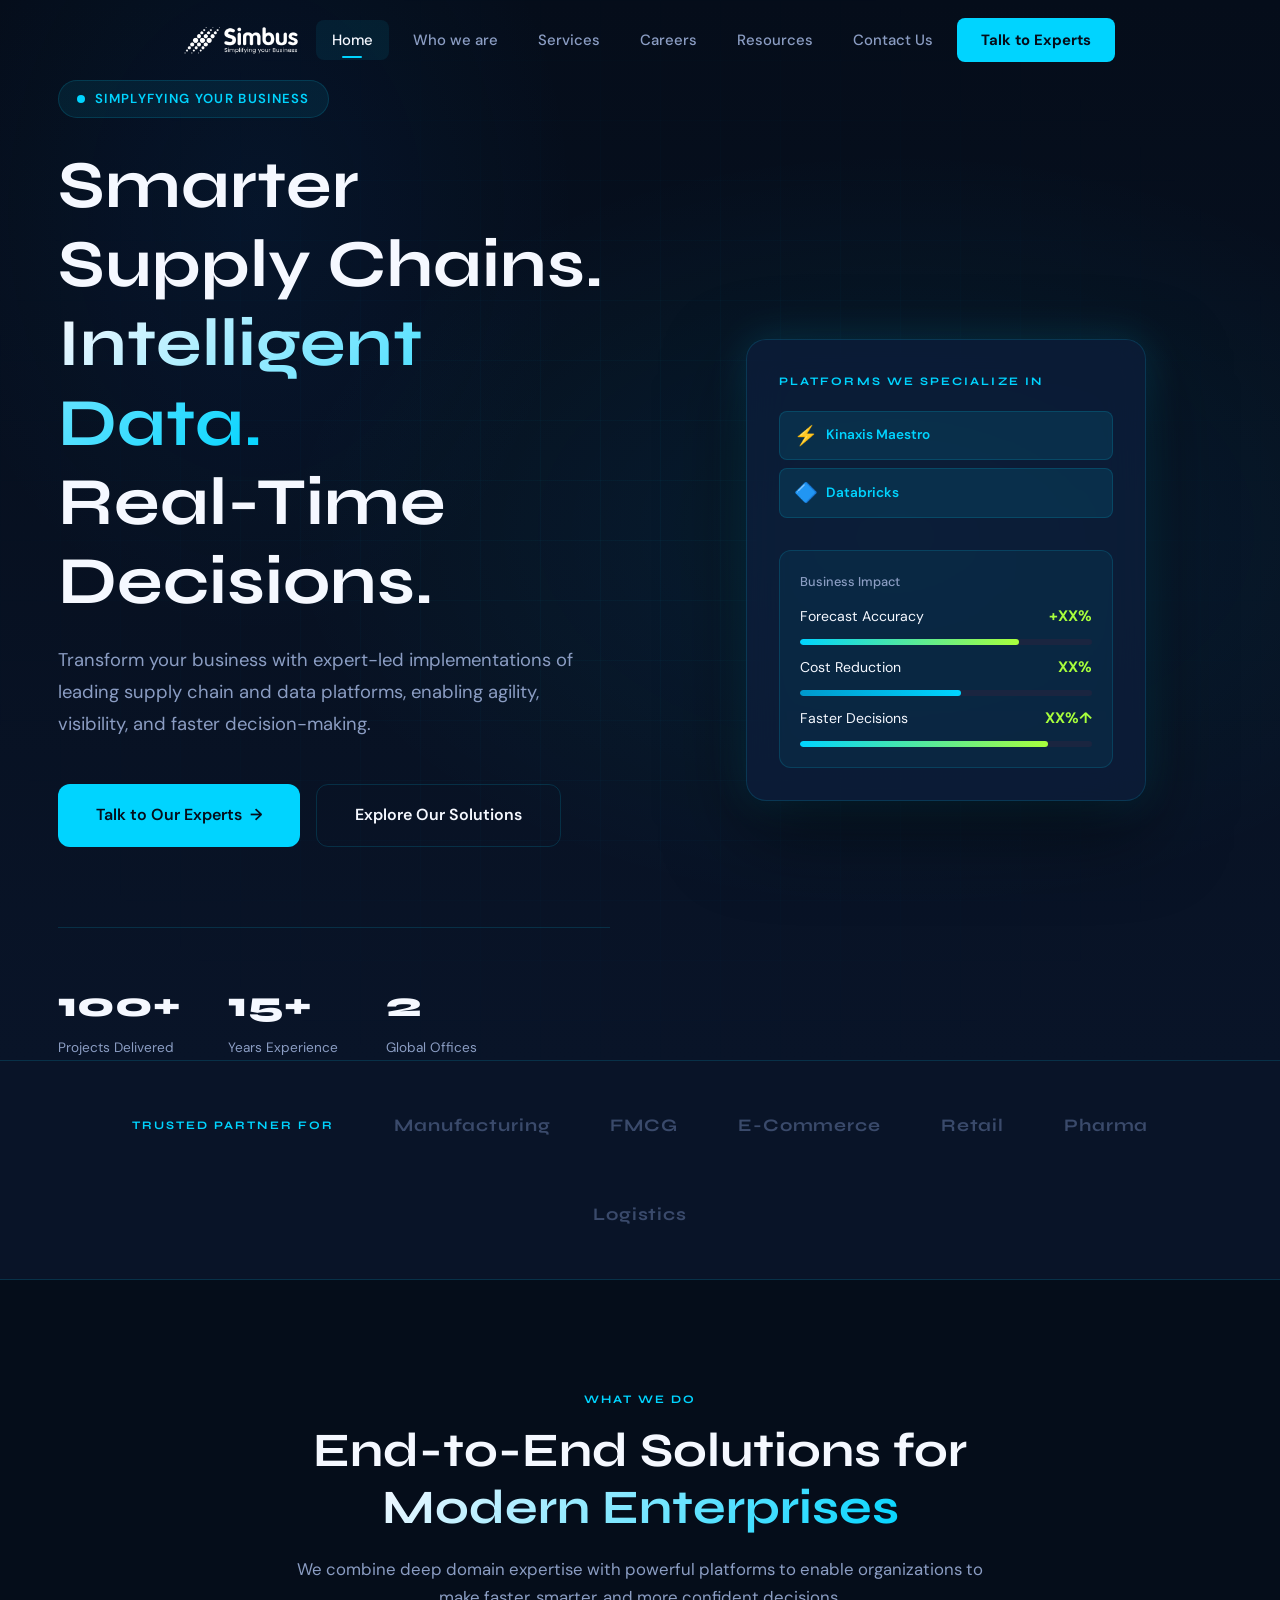
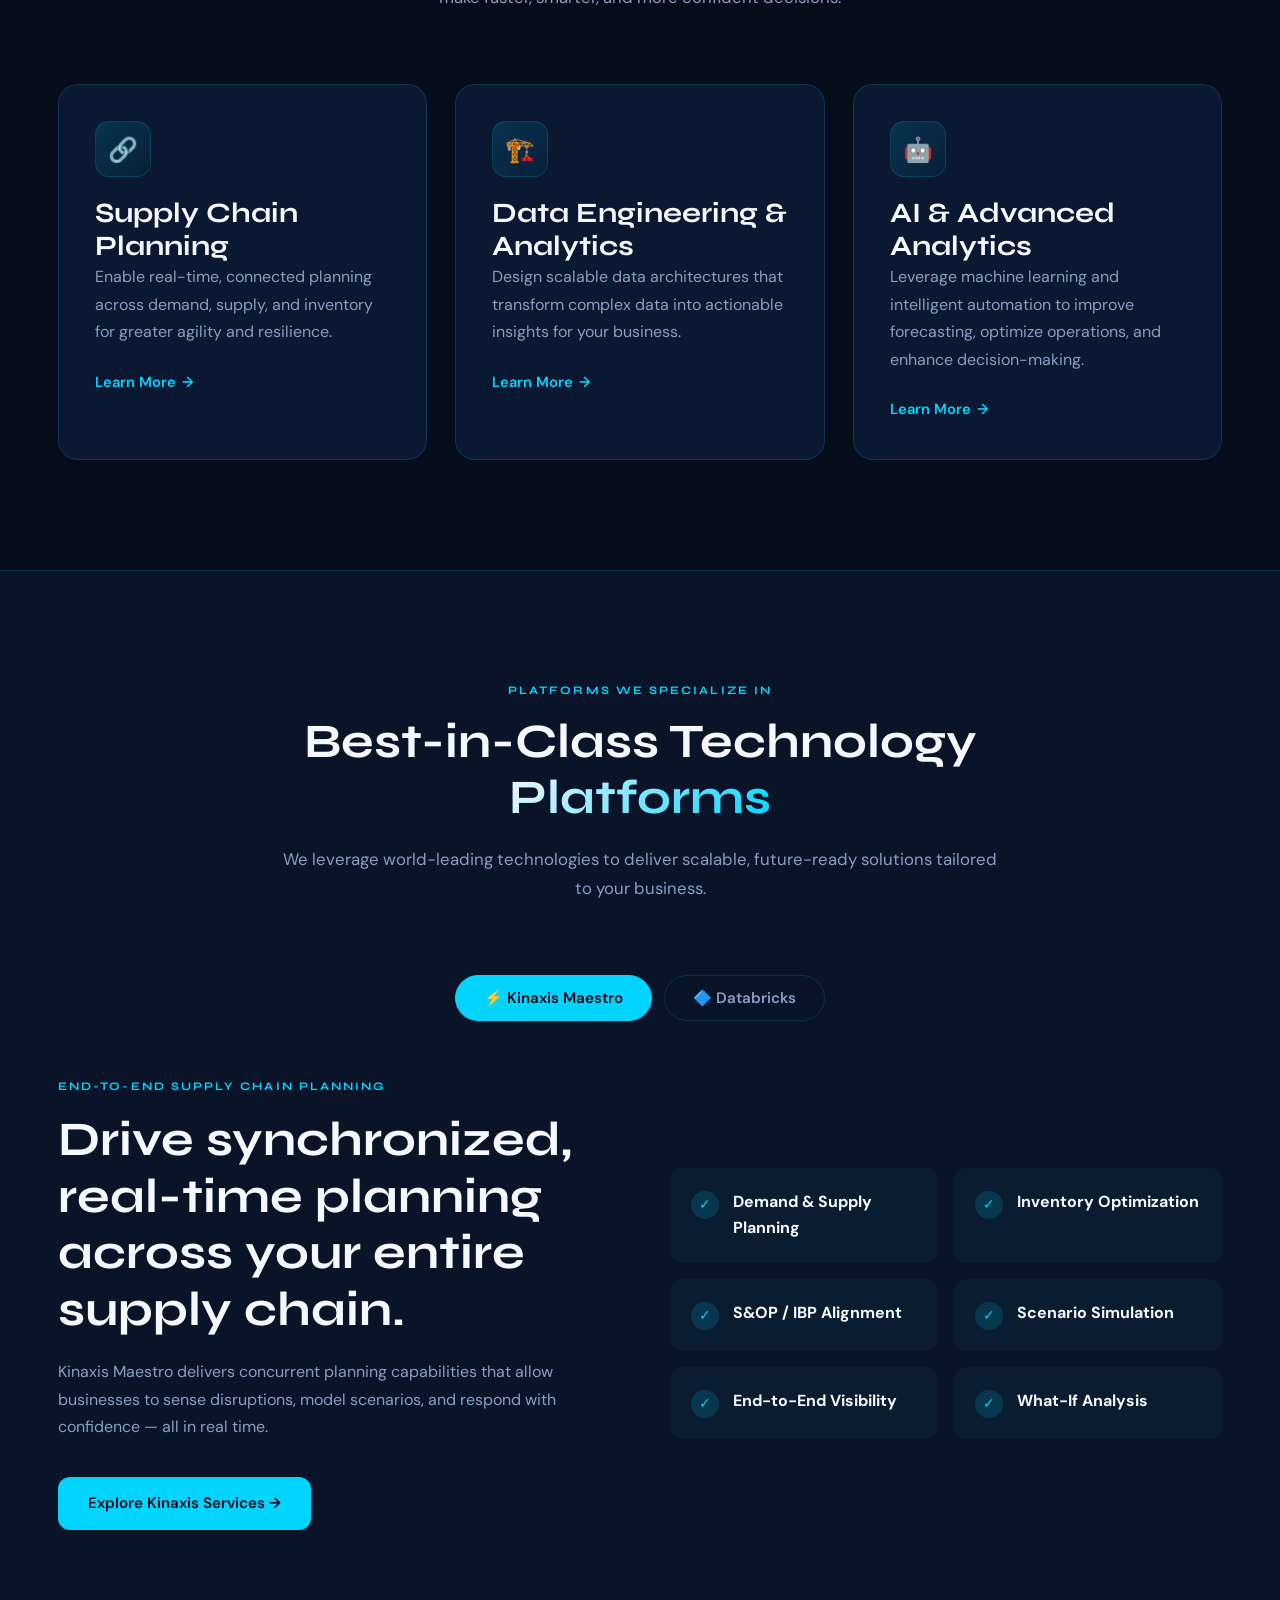
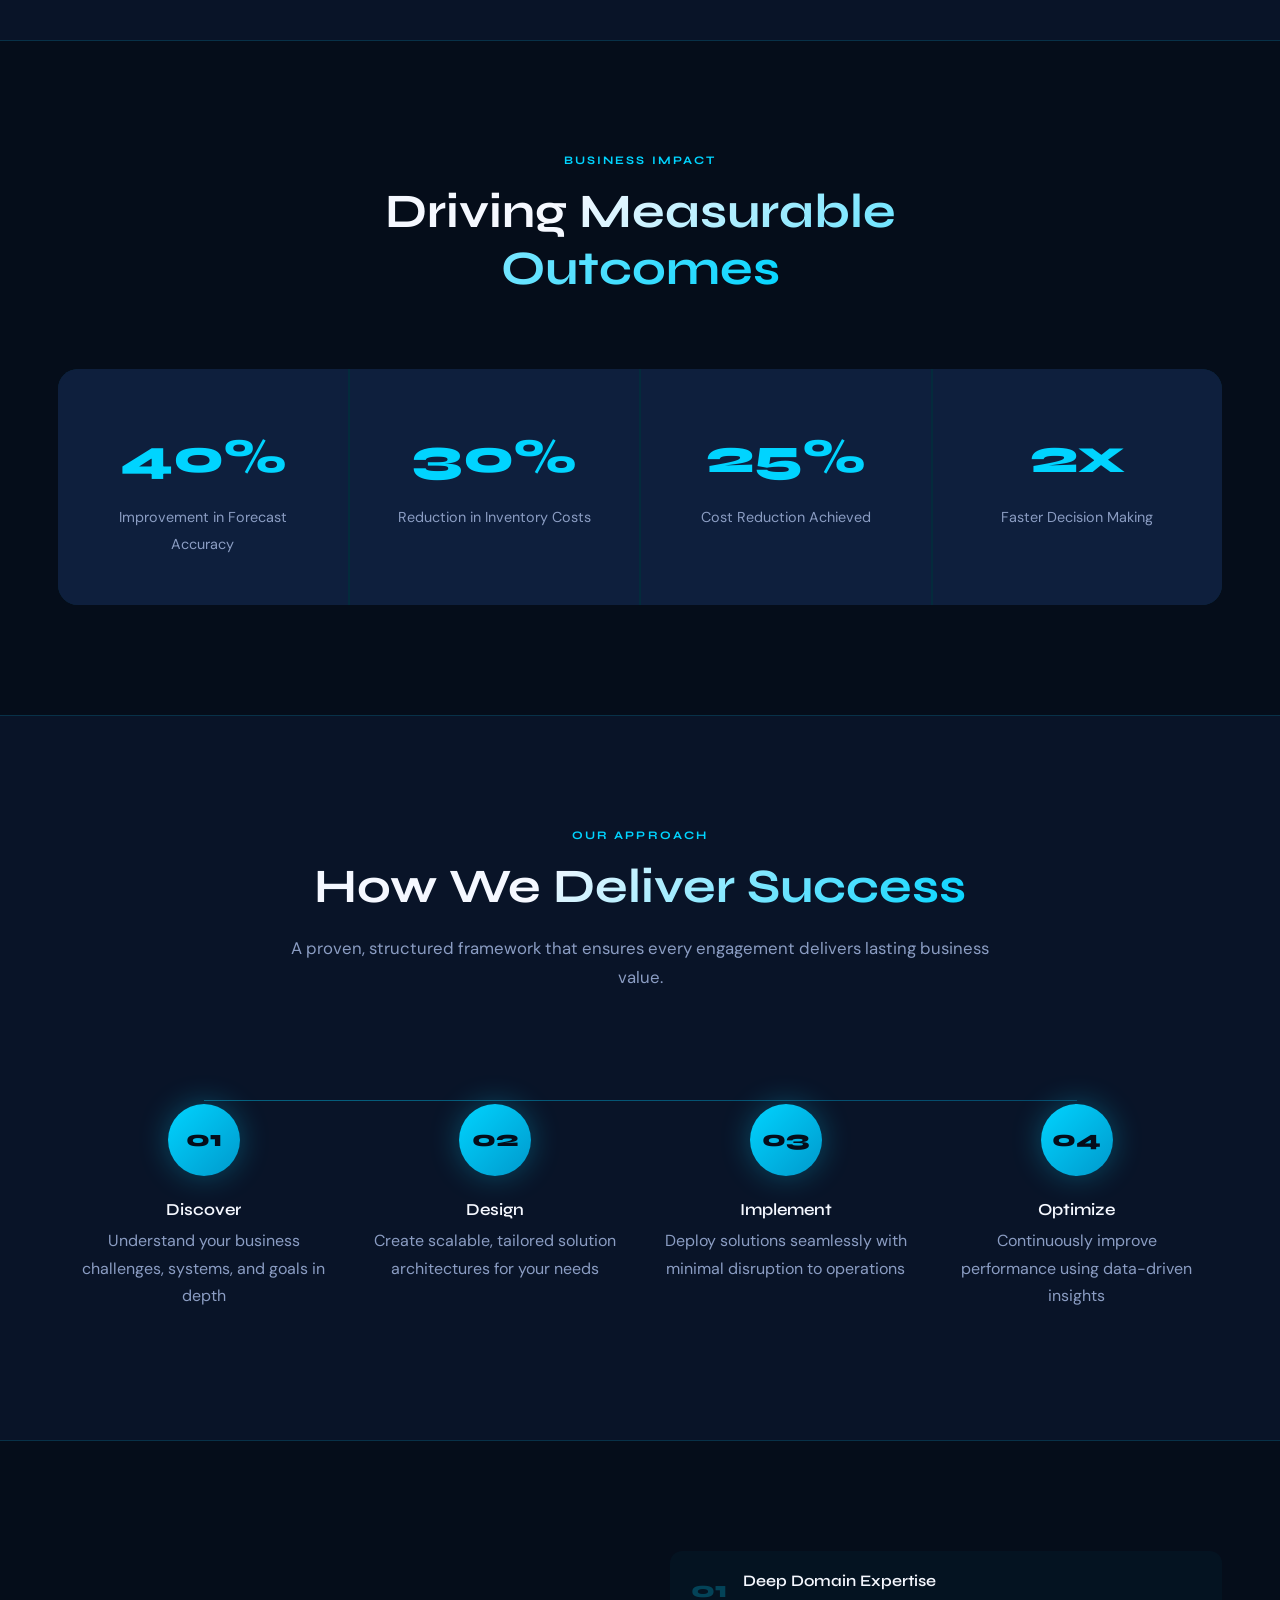
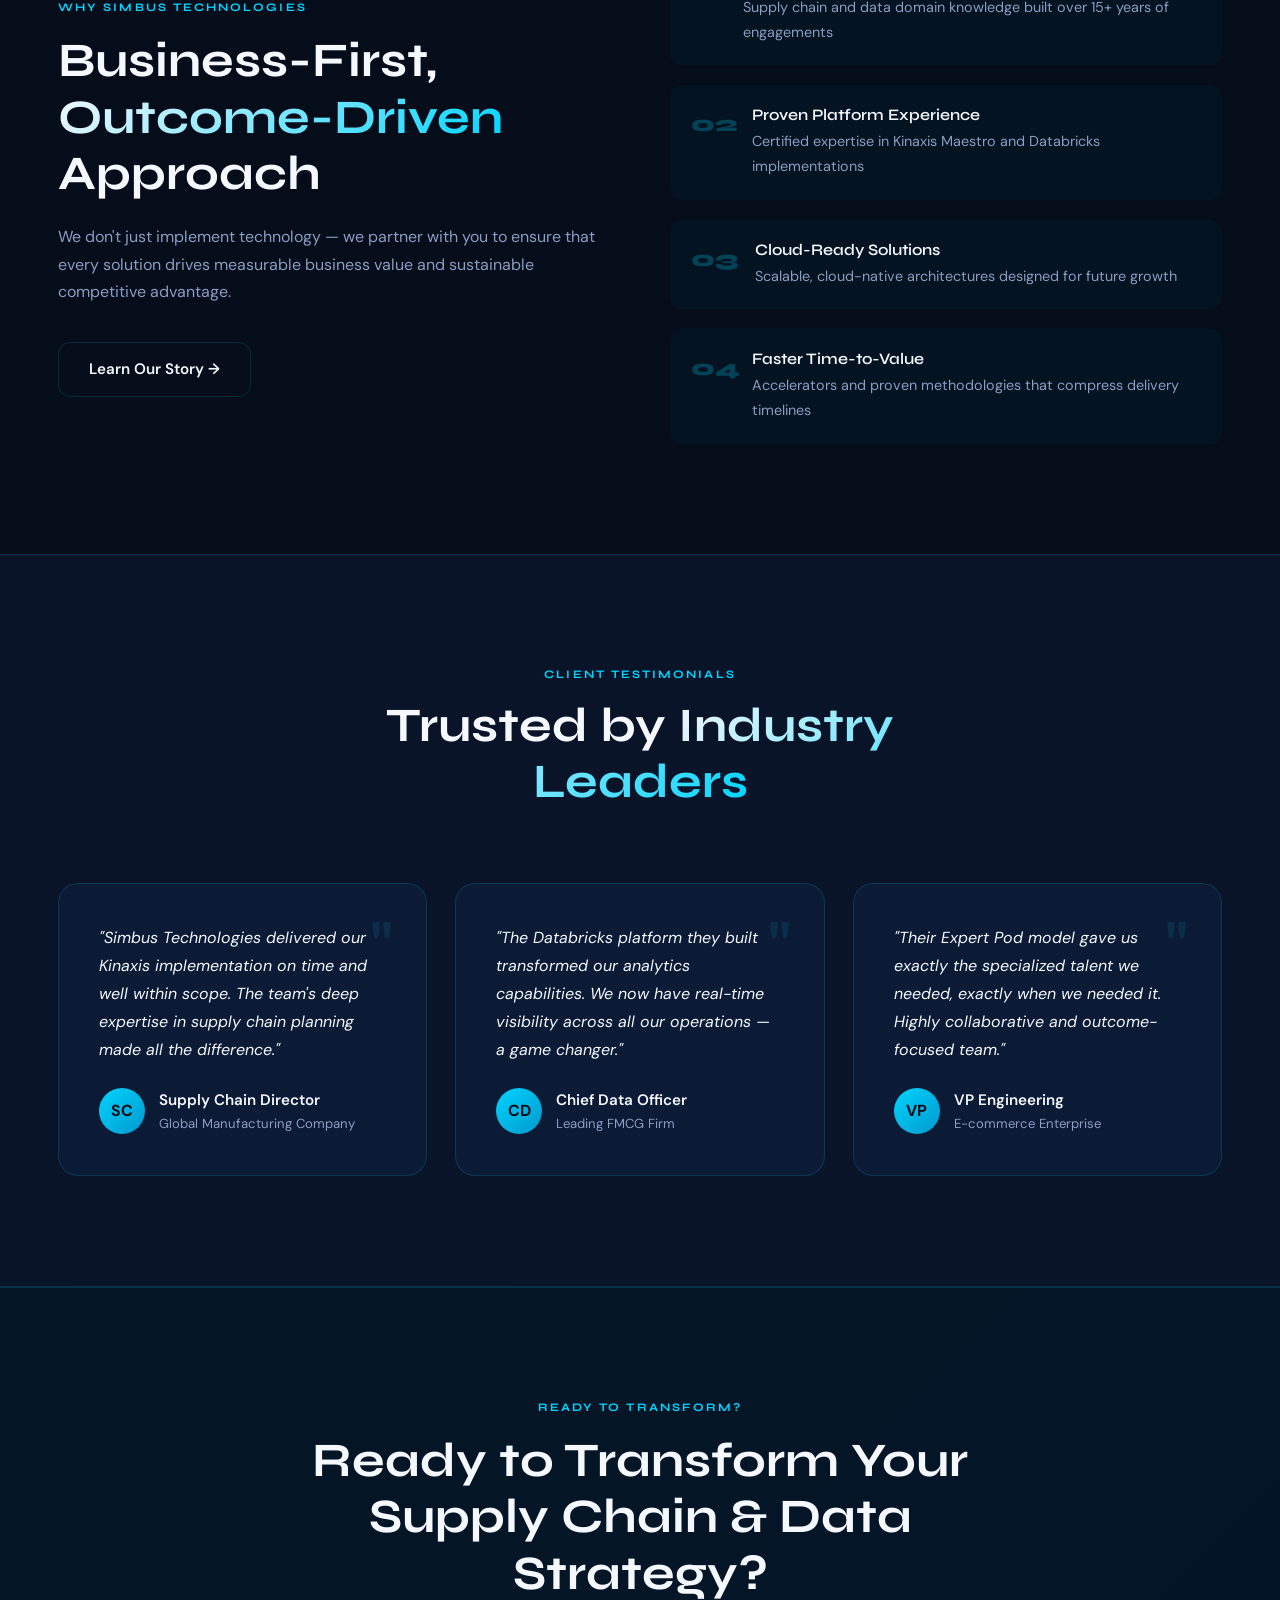
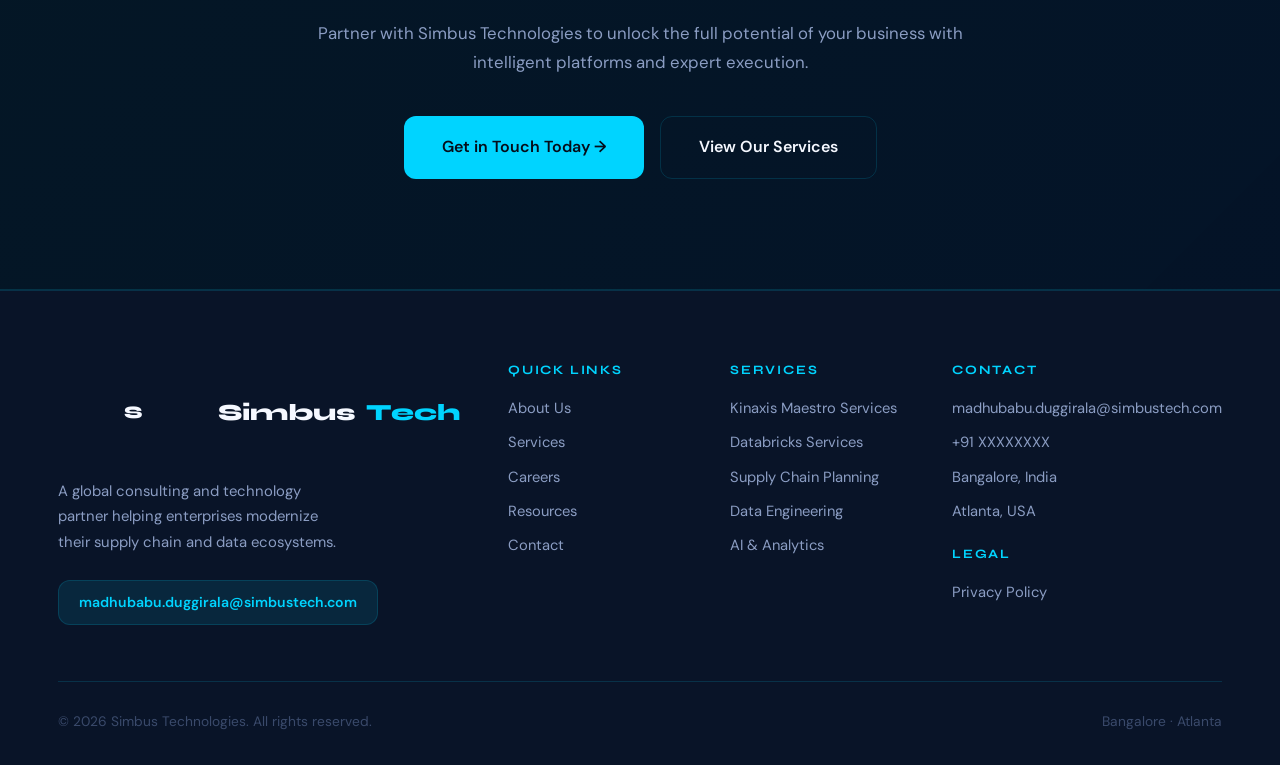
==== commit 31fc556f: "added changes as mentioned" ====
--- a/index.html
+++ b/index.html
@@ -3,7 +3,7 @@
 <head>
 <meta charset="UTF-8">
 <meta name="viewport" content="width=device-width, initial-scale=1.0">
-<title>Simbus Technologies — Simplyfying Business</title>
+<title>Simbus Technologies — Simplifying Business</title>
 <meta name="description" content="Transform your business with expert-led implementations of Kinaxis Maestro and Databricks. Supply chain planning and data engineering experts.">
 <link rel="stylesheet" href="css/styles.css">
 <link rel="icon" href="data:image/svg+xml,<svg xmlns='http://www.w3.org/2000/svg' viewBox='0 0 32 32'><rect width='32' height='32' rx='8' fill='%2300D4FF'/><text y='22' x='5' font-size='18' font-family='sans-serif' font-weight='800' fill='%23050D1A'>S</text></svg>">
@@ -15,12 +15,12 @@
   <div class="container">
     <div class="nav-inner">
       <a href="index.html" class="logo">
-        <div class="logo-icon">S</div>
-        Simbus<span>Technologies</span>
+        <div class="logo-icon"> <img src="./assets/image.png" alt="simbus" ></div>
+        <!-- Simbus -->
       </a>
       <div class="nav-links">
         <a href="index.html" class="active">Home</a>
-        <a href="about.html">About Us</a>
+        <a href="about.html">Who we are</a>
         <a href="services.html">Services</a>
         <a href="careers.html">Careers</a>
         <a href="resources.html">Resources</a>
--- a/css/styles.css
+++ b/css/styles.css
@@ -111,7 +111,7 @@
   justify-content: space-between;
   width: 100%;
 }
-.logo {
+ .logo {
   font-family: var(--font-head);
   font-size: 1.45rem;
   font-weight: 800;
@@ -120,10 +120,11 @@
   gap: 10px;
 }
 .logo-icon {
-  width: 38px; height: 38px;
-  background: linear-gradient(135deg, var(--electric), var(--electric-2));
+  width: 150px; height: 100px;
+  /* background: linear-gradient(135deg, var(--electric), var(--electric-2)); */
   border-radius: 8px;
   display: flex;
+  padding: 8px 16px;
   align-items: center;
   justify-content: center;
   font-size: 1.1rem;
@@ -139,7 +140,7 @@
   color: var(--grey-300);
   transition: var(--transition);
   position: relative;
-}
+} 
 .nav-links a:hover, .nav-links a.active {
   color: var(--white);
   background: rgba(0,212,255,0.08);
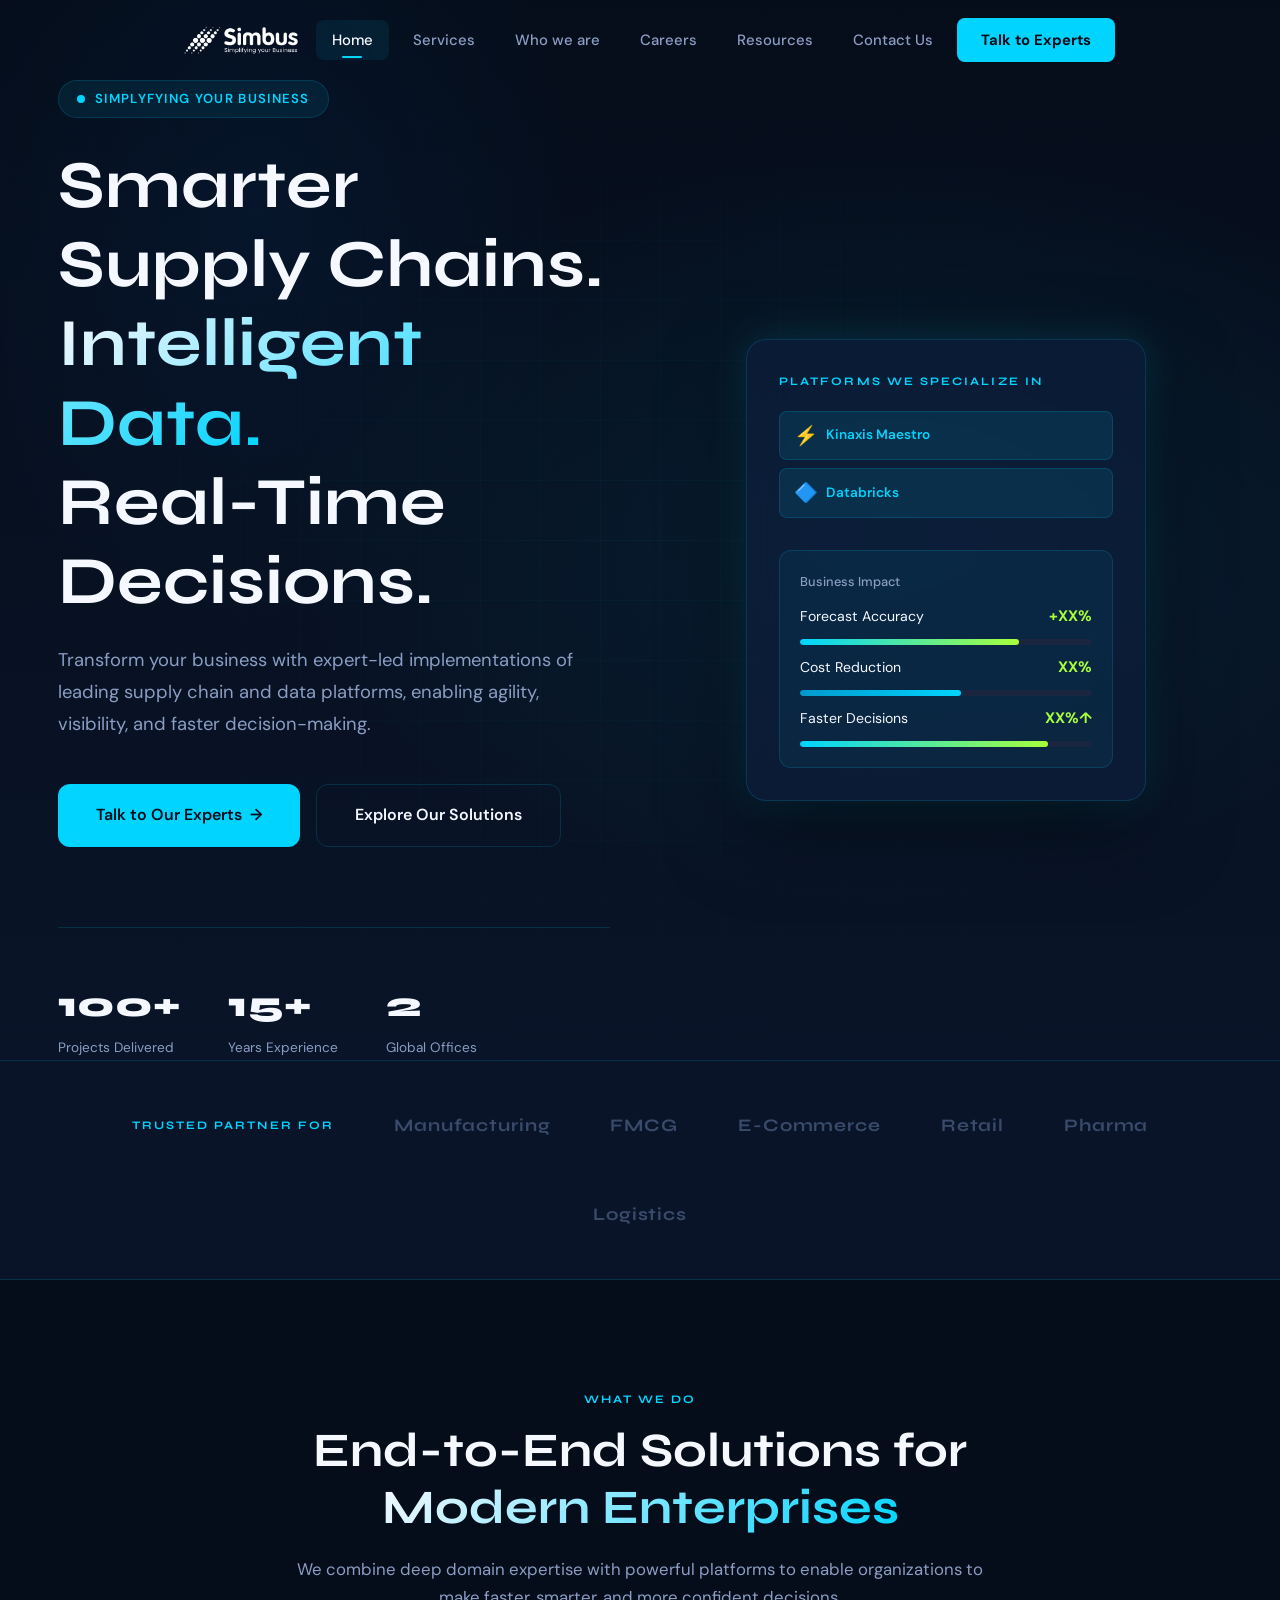
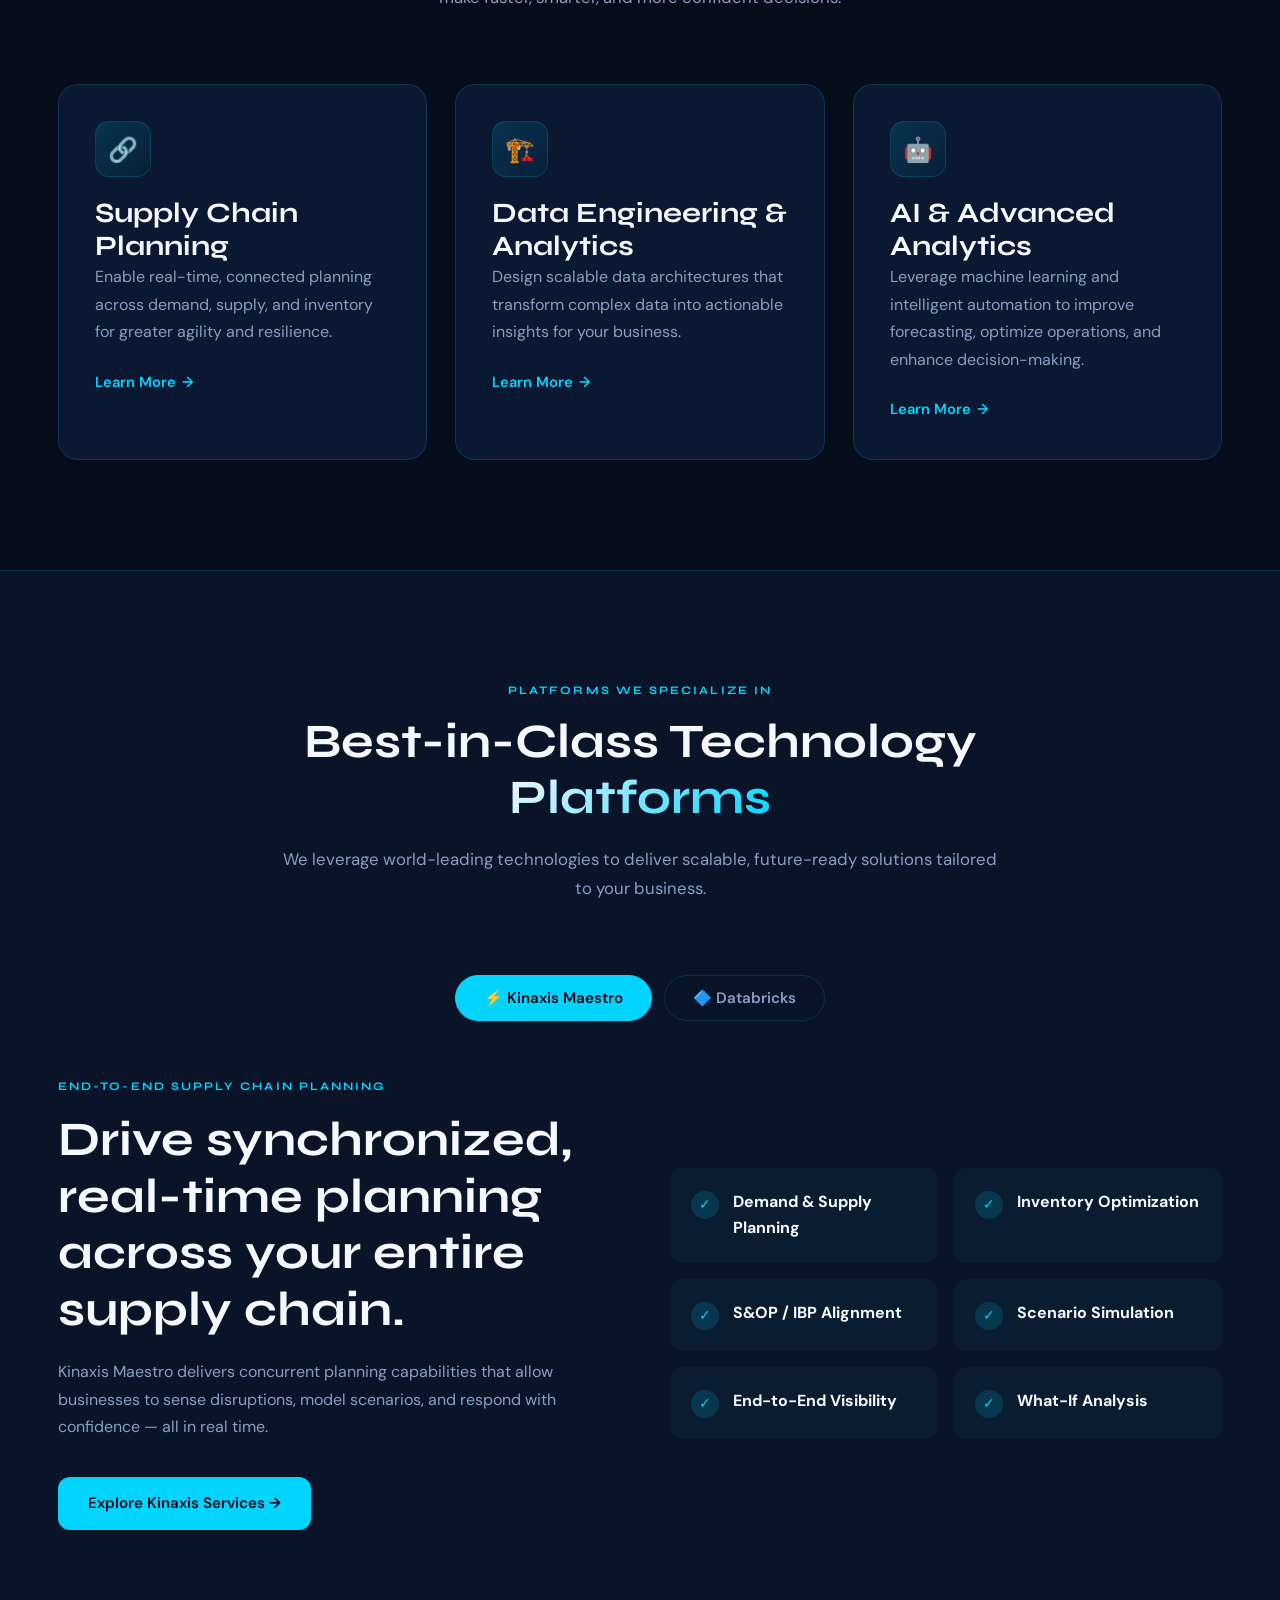
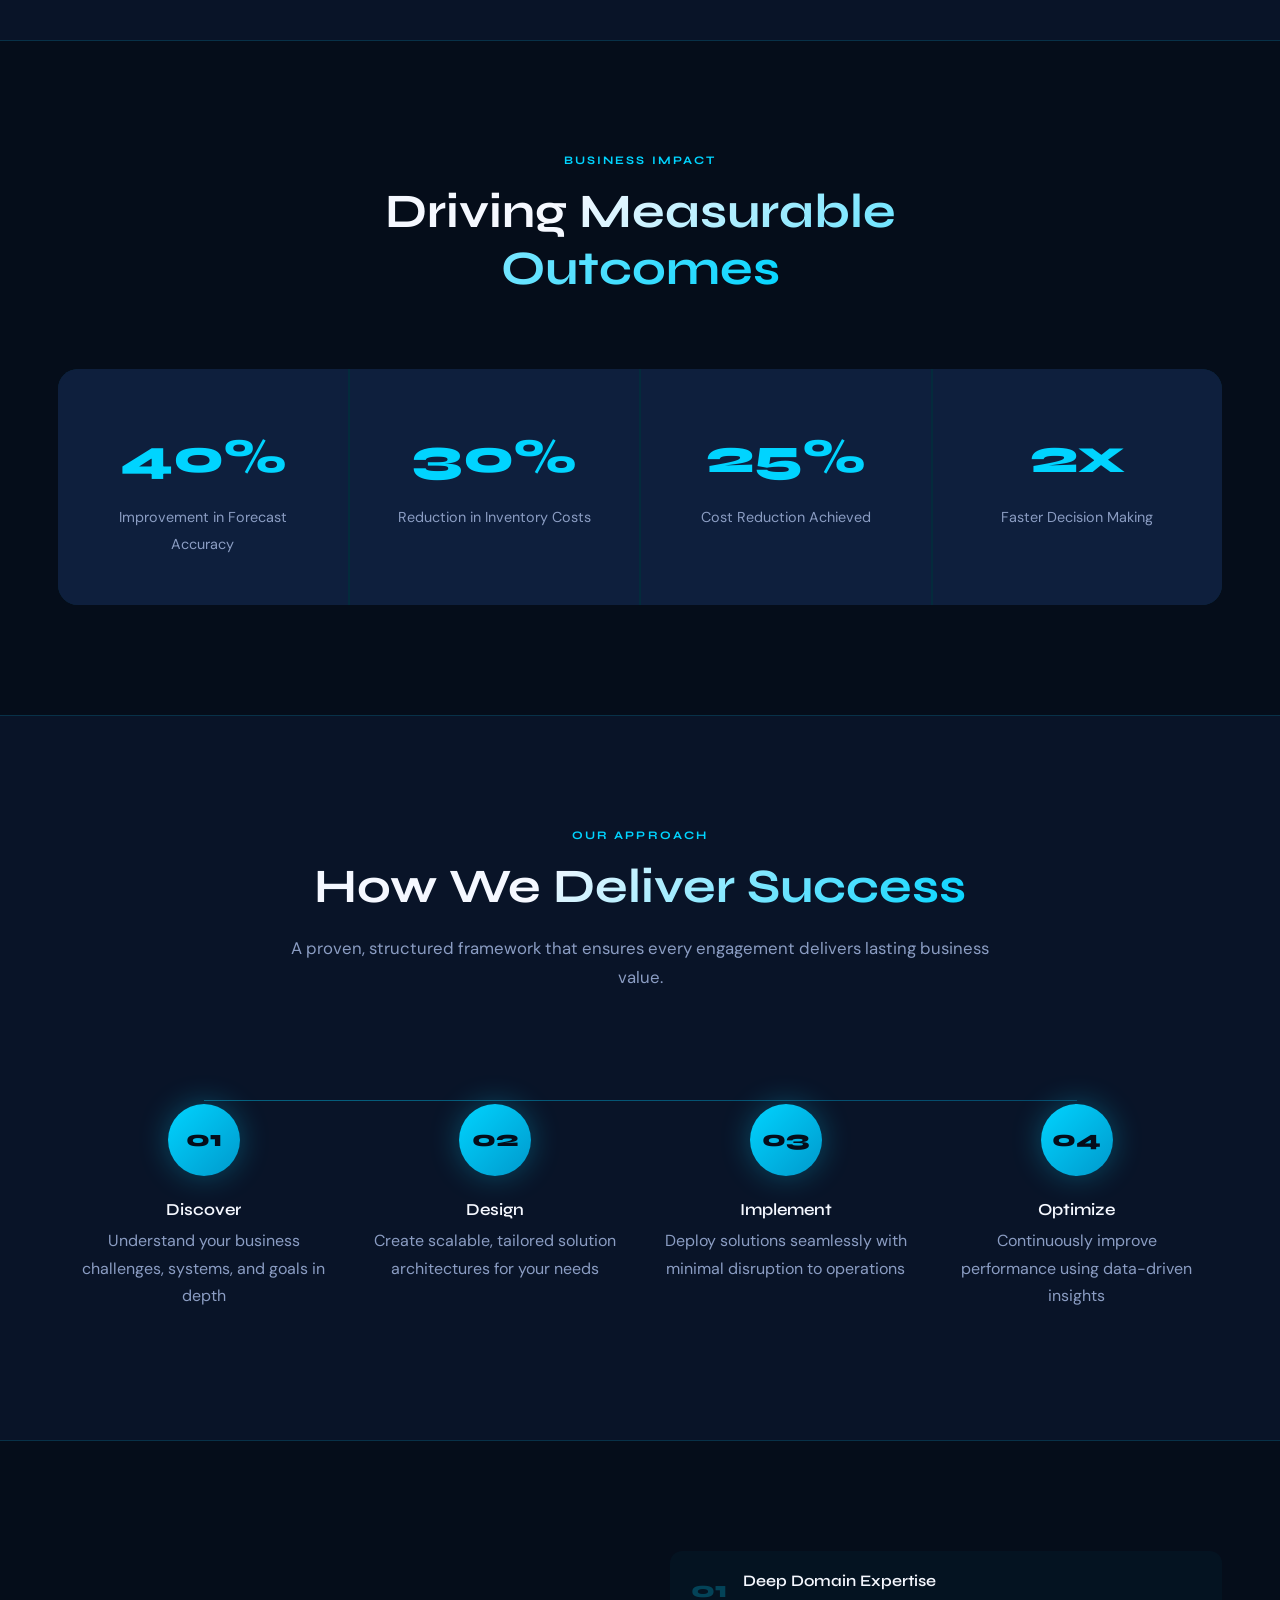
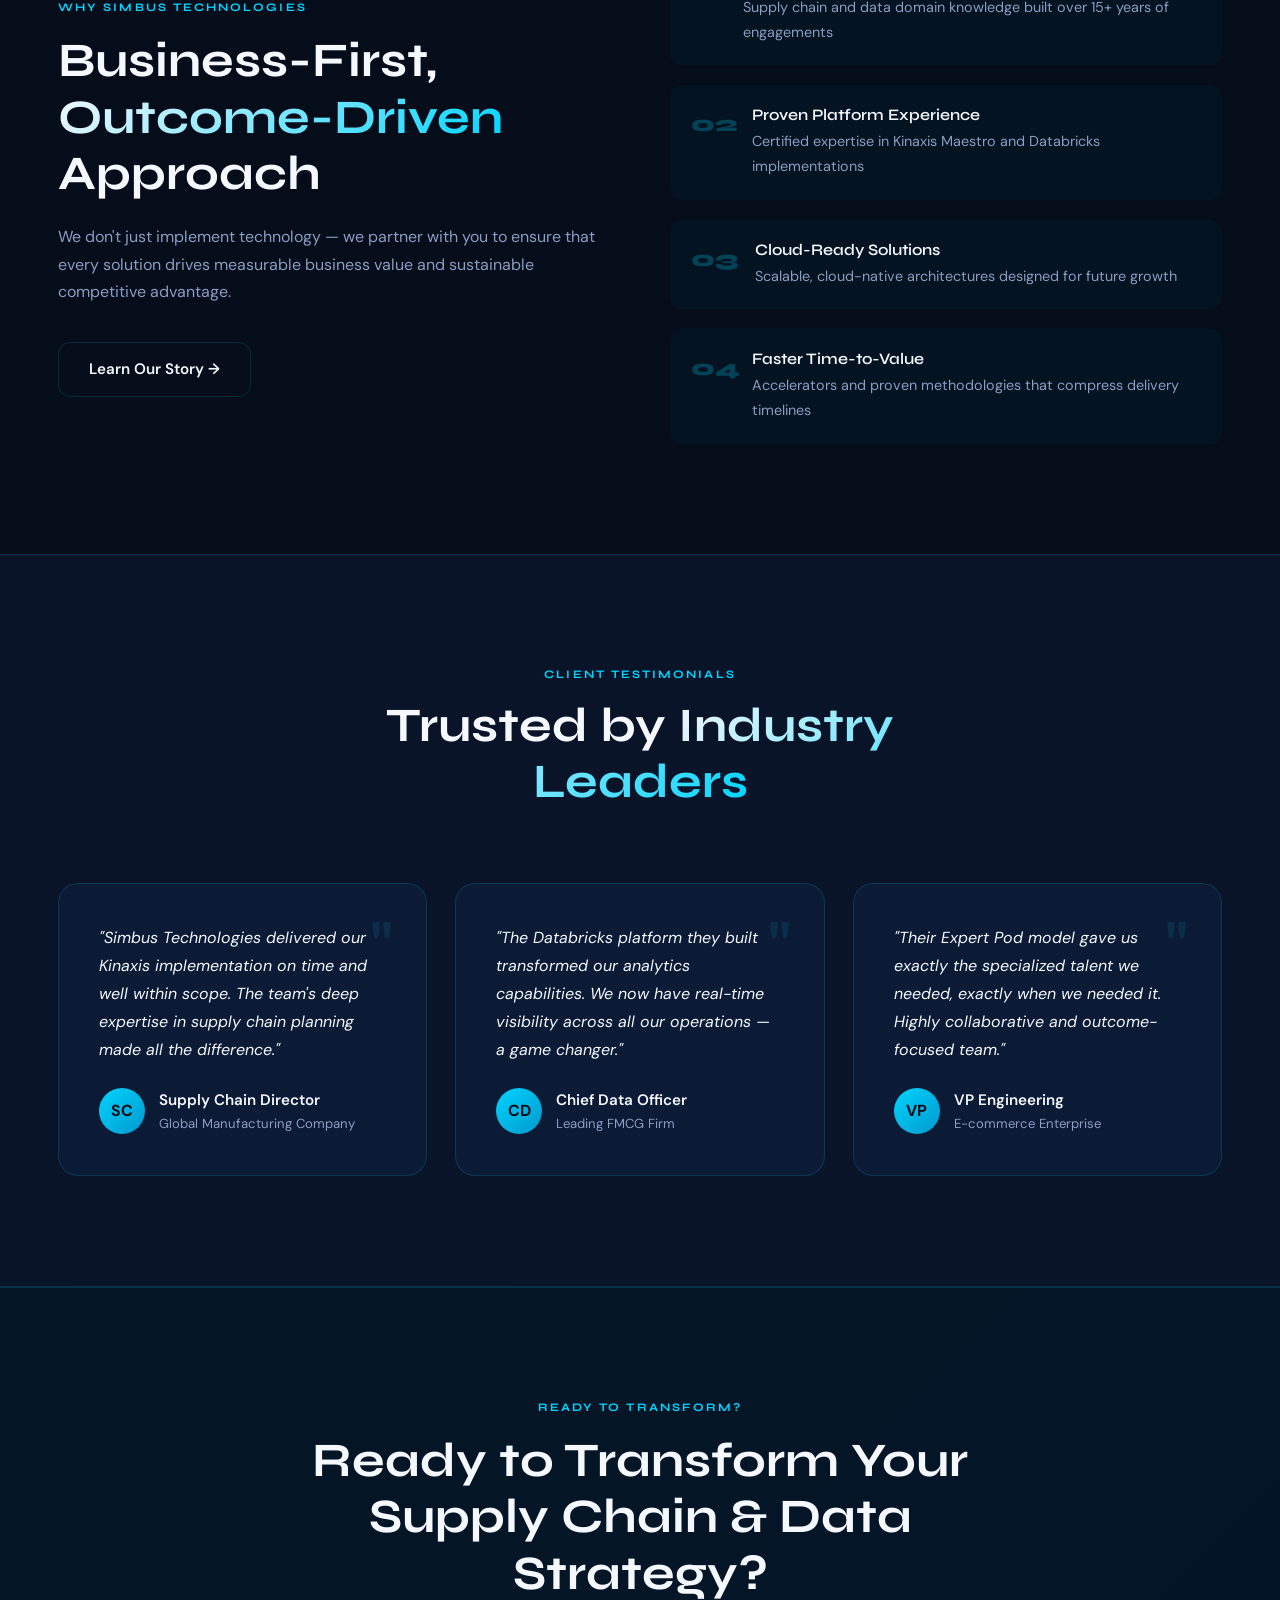
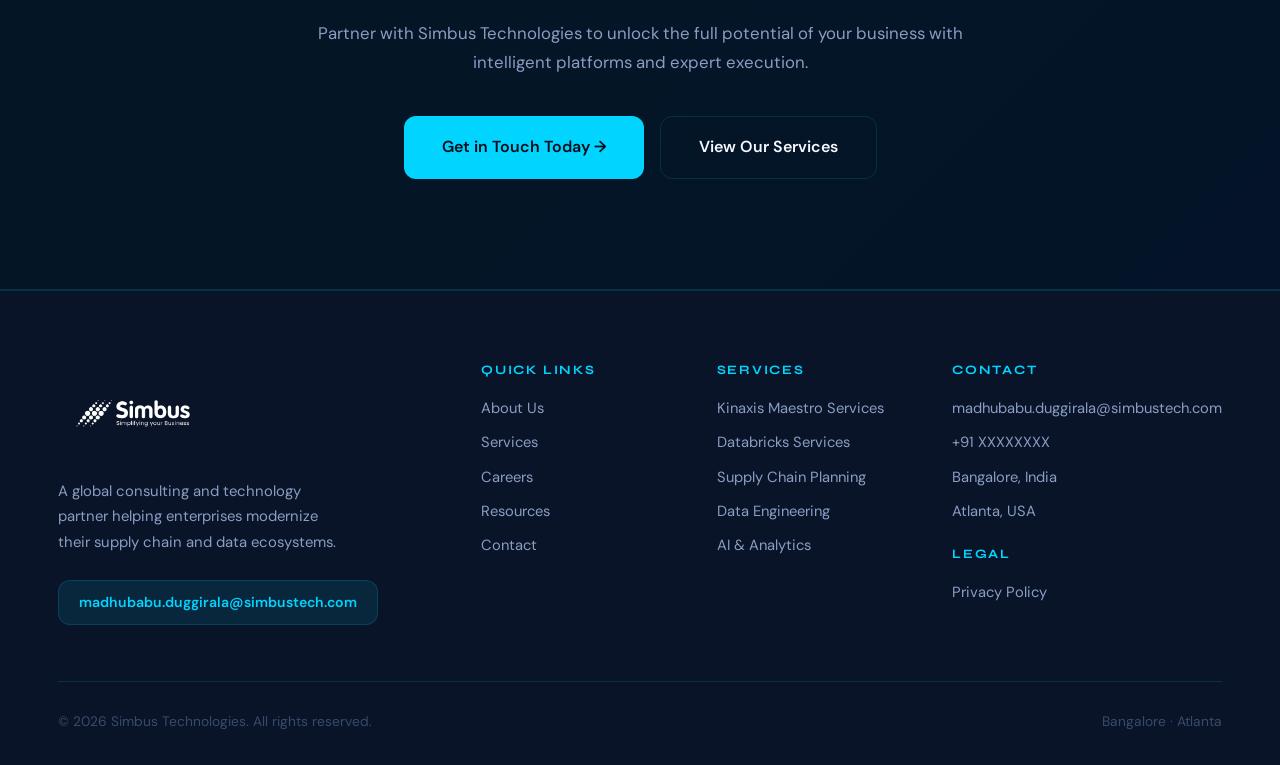
==== commit 41e8edf4: "nav bar changes" ====
--- a/index.html
+++ b/index.html
@@ -20,8 +20,9 @@
       </a>
       <div class="nav-links">
         <a href="index.html" class="active">Home</a>
+        
+        <a href="services.html">Services</a>
         <a href="about.html">Who we are</a>
-        <a href="services.html">Services</a>
         <a href="careers.html">Careers</a>
         <a href="resources.html">Resources</a>
         <a href="contact.html">Contact Us</a>
@@ -389,8 +390,9 @@
     <div class="footer-grid">
       <div class="footer-brand">
         <a href="index.html" class="logo">
-          <div class="logo-icon">S</div>
-          Simbus<span>Tech</span>
+          <!-- <div class="logo-icon">S</div> -->
+          <!-- Simbus<span>Tech</span> -->
+            <div class="logo-icon"> <img src="./assets/image.png" alt="simbus" ></div>
         </a>
         <p>A global consulting and technology partner helping enterprises modernize their supply chain and data ecosystems.</p>
         <div style="margin-top:24px;display:flex;gap:12px;">
